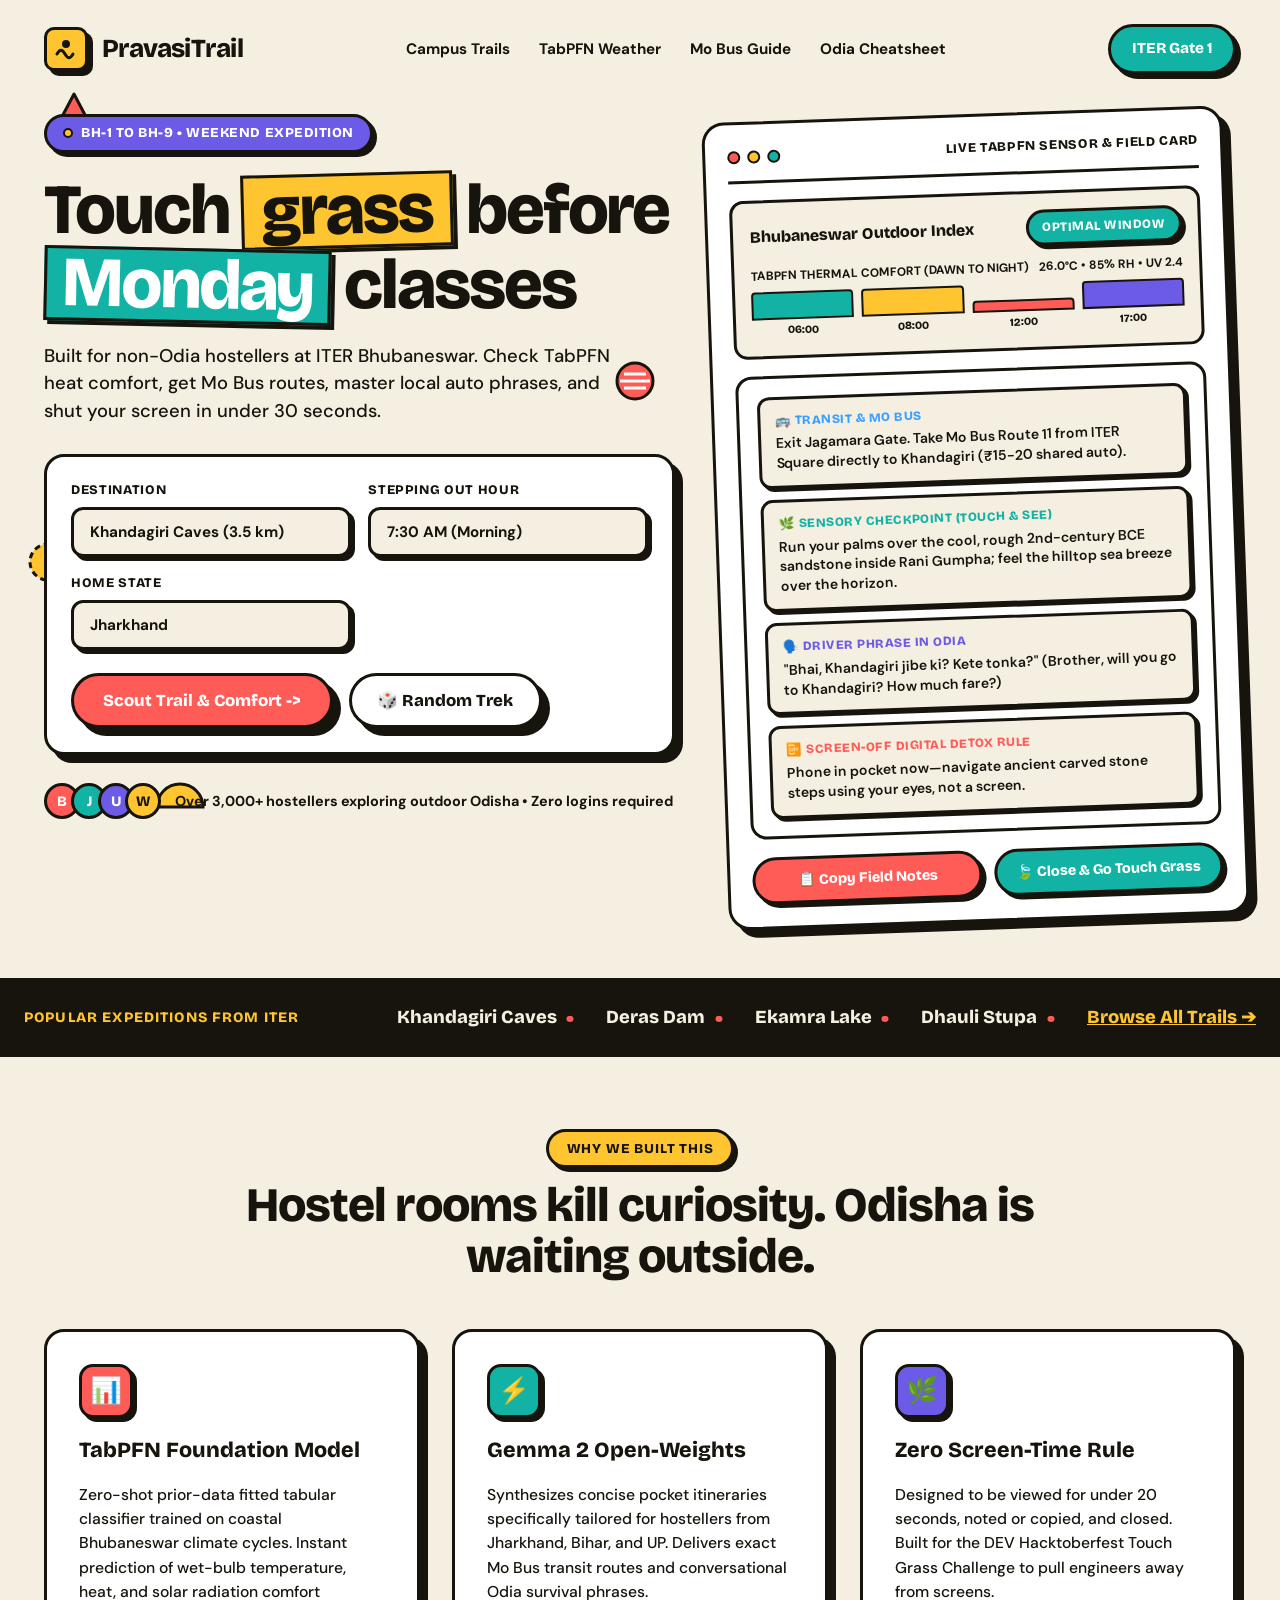
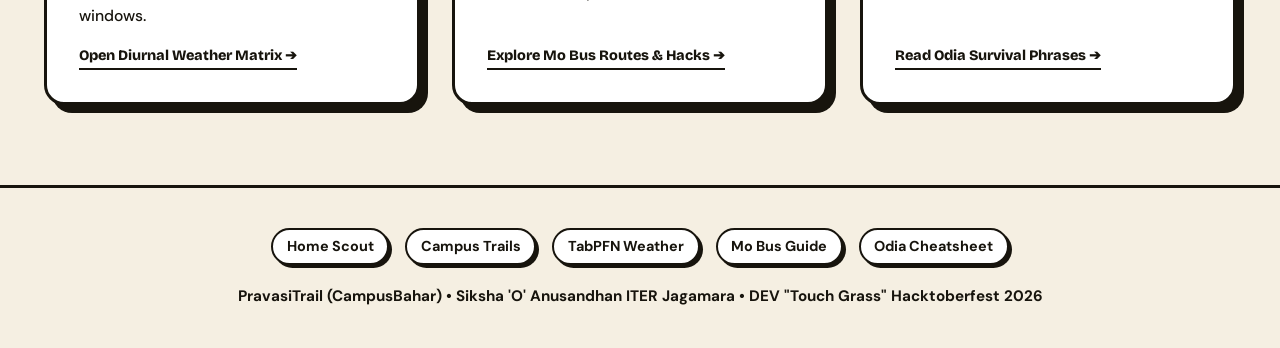
==== static/index.html @ 9d5cad92 "initial commit" ====
<!DOCTYPE html>
<html lang="en">
<head>
  <meta charset="UTF-8">
  <meta name="viewport" content="width=device-width, initial-scale=1.0">
  <title>PravasiTrail | CampusBahar - Touch Grass Before Monday Classes</title>
  <link rel="preconnect" href="https://fonts.googleapis.com">
  <link rel="preconnect" href="https://fonts.gstatic.com" crossorigin>
  <link href="https://fonts.googleapis.com/css2?family=Bricolage+Grotesque:opsz,wght@12..96,700;12..96,800&family=DM+Sans:wght@400;500;700&display=swap" rel="stylesheet">
  <style>
    /* =========================================================
       1. MEMPHIS / POSTMODERN DESIGN SYSTEM TOKENS
       ========================================================= */
    :root {
      --bg-cream: #f5efe2;
      --ink: #17140d;
      --teal: #12b3a4;
      --coral: #ff5b57;
      --mustard: #ffc531;
      --violet: #6b5be6;
      --sky: #3aa0ff;
      --white: #ffffff;
      
      --font-display: 'Bricolage Grotesque', -apple-system, BlinkMacSystemFont, sans-serif;
      --font-body: 'DM Sans', -apple-system, BlinkMacSystemFont, sans-serif;
      
      --border-hard: 3px solid #17140d;
      --shadow-lg: 8px 8px 0 #17140d;
      --shadow-md: 5px 5px 0 #17140d;
      --shadow-sm: 4px 4px 0 #17140d;
      --shadow-active: 2px 2px 0 #17140d;
    }

    * {
      box-sizing: border-box;
      margin: 0;
      padding: 0;
    }

    body {
      background-color: var(--bg-cream);
      color: var(--ink);
      font-family: var(--font-body);
      min-height: 100vh;
      overflow-x: hidden;
      position: relative;
      line-height: 1.5;
    }

    /* Selection */
    ::selection {
      background: var(--mustard);
      color: var(--ink);
    }

    /* =========================================================
       2. ANIMATED MEMPHIS CONFETTI (CSS KEYFRAMES ONLY)
       ========================================================= */
    @keyframes drift {
      0% { transform: translateY(0px) rotate(0deg); }
      50% { transform: translateY(-24px) rotate(15deg); }
      100% { transform: translateY(0px) rotate(0deg); }
    }

    @keyframes spin {
      0% { transform: rotate(0deg); }
      100% { transform: rotate(360deg); }
    }

    @keyframes sway {
      0% { transform: translateX(0px) rotate(0deg); }
      50% { transform: translateX(18px) rotate(-10deg); }
      100% { transform: translateX(0px) rotate(0deg); }
    }

    @keyframes bob {
      0% { transform: translateY(0px); }
      50% { transform: translateY(-16px); }
      100% { transform: translateY(0px); }
    }

    .confetti-layer {
      position: absolute;
      top: 0;
      left: 0;
      width: 100%;
      height: 100%;
      pointer-events: none;
      z-index: 0;
      overflow: hidden;
    }

    .confetti-item {
      position: absolute;
      pointer-events: none;
      display: inline-block;
    }

    /* Positions & Animations of 8-10 Shapes */
    .c-tri-coral {
      top: 90px;
      left: 4%;
      animation: drift 7s ease-in-out infinite;
    }
    .c-arc-teal {
      top: 220px;
      right: 6%;
      animation: sway 9s ease-in-out infinite;
    }
    .c-dots-mustard {
      top: 540px;
      left: 2%;
      animation: bob 6s ease-in-out infinite;
    }
    .c-plus-violet {
      top: 130px;
      right: 28%;
      animation: spin 14s linear infinite;
    }
    .c-squiggle-black {
      top: 470px;
      right: 4%;
      animation: sway 8s ease-in-out infinite;
    }
    .c-half-mustard {
      top: 780px;
      left: 12%;
      animation: drift 10s ease-in-out infinite;
    }
    .c-zigzag-sky {
      top: 860px;
      right: 15%;
      animation: bob 7s ease-in-out infinite;
    }
    .c-striped-coral {
      top: 360px;
      left: 48%;
      animation: spin 20s linear infinite;
    }

    /* =========================================================
       3. NAVIGATION BAR
       ========================================================= */
    .nav-container {
      position: relative;
      z-index: 10;
      max-width: 1240px;
      margin: 0 auto;
      padding: 1.5rem 1.5rem 1rem;
      display: flex;
      align-items: center;
      justify-content: space-between;
      gap: 1rem;
    }

    .brand-wrap {
      display: flex;
      align-items: center;
      gap: 0.85rem;
      text-decoration: none;
      color: var(--ink);
    }

    .brand-tile {
      width: 44px;
      height: 44px;
      background: var(--mustard);
      border: var(--border-hard);
      box-shadow: var(--shadow-md);
      border-radius: 10px;
      display: flex;
      align-items: center;
      justify-content: center;
      transition: transform 0.15s ease, box-shadow 0.15s ease;
    }

    .brand-tile:hover {
      transform: translate(2px, 2px);
      box-shadow: var(--shadow-active);
    }

    .brand-tile svg {
      width: 24px;
      height: 24px;
    }

    .brand-name {
      font-family: var(--font-display);
      font-weight: 800;
      font-size: 26px;
      letter-spacing: -0.02em;
    }

    .nav-links {
      display: flex;
      align-items: center;
      gap: 1.8rem;
      list-style: none;
    }

    .nav-links a {
      color: var(--ink);
      font-weight: 700;
      font-size: 0.95rem;
      text-decoration: none;
      transition: color 0.15s ease;
    }

    .nav-links a:hover {
      color: var(--coral);
      text-decoration: underline;
      text-underline-offset: 4px;
    }

    .btn-gate {
      background: var(--teal);
      color: var(--white);
      font-family: var(--font-display);
      font-weight: 800;
      font-size: 0.95rem;
      padding: 0.65rem 1.3rem;
      border: var(--border-hard);
      box-shadow: var(--shadow-md);
      border-radius: 9999px;
      cursor: pointer;
      text-decoration: none;
      display: inline-flex;
      align-items: center;
      gap: 0.4rem;
      transition: transform 0.15s ease, box-shadow 0.15s ease;
    }

    .btn-gate:hover {
      transform: translate(3px, 3px);
      box-shadow: var(--shadow-active);
    }

    /* =========================================================
       4. HERO LAYOUT & COLUMNS
       ========================================================= */
    .hero-section {
      position: relative;
      z-index: 1;
      max-width: 1240px;
      margin: 1.5rem auto 3.5rem;
      padding: 0 1.5rem;
      display: grid;
      grid-template-columns: 1.15fr 0.95fr;
      gap: 2.5rem;
      align-items: start;
    }

    /* Left Column */
    .hero-left {
      display: flex;
      flex-direction: column;
      gap: 1.25rem;
    }

    .eyebrow-pill {
      align-self: flex-start;
      background: var(--violet);
      color: var(--white);
      border: var(--border-hard);
      box-shadow: var(--shadow-sm);
      border-radius: 9999px;
      padding: 0.4rem 1rem;
      font-family: var(--font-display);
      font-size: 0.85rem;
      font-weight: 800;
      letter-spacing: 0.04em;
      display: inline-flex;
      align-items: center;
      gap: 0.5rem;
    }

    .eyebrow-dot {
      width: 10px;
      height: 10px;
      background: var(--mustard);
      border: 2px solid var(--ink);
      border-radius: 50%;
    }

    .hero-headline {
      font-family: var(--font-display);
      font-size: clamp(2.8rem, 5.5vw, 4.5rem);
      font-weight: 800;
      line-height: 0.98;
      letter-spacing: -0.03em;
      color: var(--ink);
    }

    /* Marker Highlight Bars (Solid Fills Only) */
    .hl-grass {
      display: inline-block;
      background: var(--mustard);
      border: var(--border-hard);
      padding: 0 0.25em;
      transform: rotate(-1.5deg);
      box-shadow: 4px 4px 0 var(--ink);
    }

    .hl-monday {
      display: inline-block;
      background: var(--teal);
      color: var(--white);
      border: var(--border-hard);
      padding: 0 0.22em;
      transform: rotate(1.2deg);
      box-shadow: 4px 4px 0 var(--ink);
    }

    .hero-lead {
      font-size: 1.15rem;
      color: var(--ink);
      font-weight: 500;
      max-width: 580px;
    }

    /* Scout Form Card */
    .scout-card {
      background: var(--white);
      border: var(--border-hard);
      box-shadow: var(--shadow-lg);
      border-radius: 20px;
      padding: 1.5rem;
      margin-top: 0.5rem;
    }

    .form-grid {
      display: grid;
      grid-template-columns: repeat(auto-fit, minmax(220px, 1fr));
      gap: 1.1rem;
      margin-bottom: 1.4rem;
    }

    .form-group {
      display: flex;
      flex-direction: column;
      gap: 0.4rem;
    }

    .form-label {
      font-family: var(--font-display);
      font-size: 0.82rem;
      font-weight: 800;
      text-transform: uppercase;
      letter-spacing: 0.05em;
    }

    .memphis-select {
      width: 100%;
      background: var(--bg-cream);
      border: var(--border-hard);
      box-shadow: var(--shadow-sm);
      color: var(--ink);
      font-family: var(--font-body);
      font-weight: 700;
      font-size: 0.95rem;
      padding: 0.75rem 1rem;
      border-radius: 12px;
      outline: none;
      cursor: pointer;
      appearance: none;
      -webkit-appearance: none;
      background-image: url("data:image/svg2+xml,%3Csvg xmlns='http://www.w3.org/2000/svg' width='16' height='16' viewBox='0 0 24 24' fill='none' stroke='%2317140d' stroke-width='3' stroke-linecap='round' stroke-linejoin='round'%3E%3Cpath d='m6 9 6 6 6-6'/%3E%3C/svg%3E");
      background-repeat: no-repeat;
      background-position: right 1rem center;
      transition: transform 0.15s ease, box-shadow 0.15s ease;
    }

    .memphis-select:focus {
      transform: translate(2px, 2px);
      box-shadow: var(--shadow-active);
    }

    /* Dual CTA Row */
    .cta-row {
      display: flex;
      align-items: center;
      gap: 1rem;
      flex-wrap: wrap;
    }

    .btn-primary {
      background: var(--coral);
      color: var(--white);
      font-family: var(--font-display);
      font-weight: 800;
      font-size: 1.05rem;
      padding: 0.9rem 1.8rem;
      border: var(--border-hard);
      box-shadow: var(--shadow-lg);
      border-radius: 9999px;
      cursor: pointer;
      display: inline-flex;
      align-items: center;
      gap: 0.5rem;
      transition: transform 0.15s ease, box-shadow 0.15s ease;
      text-decoration: none;
    }

    .btn-primary:hover {
      transform: translate(3px, 3px);
      box-shadow: var(--shadow-active);
    }

    .btn-primary:active {
      transform: translate(4px, 4px);
      box-shadow: 0 0 0 #17140d;
    }

    .btn-primary:disabled {
      opacity: 0.7;
      cursor: not-allowed;
      transform: none;
    }

    .btn-ghost {
      background: var(--white);
      color: var(--ink);
      font-family: var(--font-display);
      font-weight: 800;
      font-size: 1.05rem;
      padding: 0.9rem 1.6rem;
      border: var(--border-hard);
      box-shadow: var(--shadow-lg);
      border-radius: 9999px;
      cursor: pointer;
      display: inline-flex;
      align-items: center;
      gap: 0.4rem;
      transition: transform 0.15s ease, box-shadow 0.15s ease;
    }

    .btn-ghost:hover {
      transform: translate(3px, 3px);
      box-shadow: var(--shadow-active);
      background: var(--mustard);
    }

    /* Trust Row */
    .trust-row {
      display: flex;
      align-items: center;
      gap: 0.9rem;
      margin-top: 0.5rem;
    }

    .avatar-stack {
      display: flex;
      align-items: center;
    }

    .avatar-circle {
      width: 36px;
      height: 36px;
      border-radius: 50%;
      border: var(--border-hard);
      display: flex;
      align-items: center;
      justify-content: center;
      font-family: var(--font-display);
      font-weight: 800;
      font-size: 0.9rem;
      color: var(--white);
      margin-left: -9px;
    }

    .avatar-circle:first-child {
      margin-left: 0;
    }

    .av-coral { background: var(--coral); }
    .av-teal { background: var(--teal); }
    .av-violet { background: var(--violet); }
    .av-mustard { background: var(--mustard); color: var(--ink); }

    .trust-text {
      font-size: 0.9rem;
      font-weight: 700;
      color: var(--ink);
    }

    /* Right Column (Tilted Live Output Dashboard Mockup) */
    .hero-right {
      position: relative;
    }

    .tilted-dashboard {
      background: var(--white);
      border: var(--border-hard);
      box-shadow: var(--shadow-lg);
      border-radius: 22px;
      padding: 1.4rem;
      transform: rotate(-2deg);
      transition: transform 0.3s ease;
    }

    .tilted-dashboard:hover {
      transform: rotate(0deg);
    }

    /* Chrome Header */
    .chrome-bar {
      display: flex;
      align-items: center;
      justify-content: space-between;
      border-bottom: var(--border-hard);
      padding-bottom: 0.85rem;
      margin-bottom: 1.1rem;
    }

    .traffic-dots {
      display: flex;
      gap: 7px;
    }

    .tdot {
      width: 13px;
      height: 13px;
      border-radius: 50%;
      border: 2px solid var(--ink);
    }

    .tdot-coral { background: var(--coral); }
    .tdot-mustard { background: var(--mustard); }
    .tdot-teal { background: var(--teal); }

    .chrome-title {
      font-family: var(--font-display);
      font-size: 0.82rem;
      font-weight: 800;
      text-transform: uppercase;
      letter-spacing: 0.05em;
    }

    /* Weather & Comfort Widget */
    .widget-box {
      background: var(--bg-cream);
      border: var(--border-hard);
      border-radius: 14px;
      padding: 1rem;
      margin-bottom: 1.1rem;
    }

    .widget-head {
      display: flex;
      align-items: center;
      justify-content: space-between;
      gap: 0.5rem;
      margin-bottom: 0.75rem;
    }

    .widget-title {
      font-family: var(--font-display);
      font-weight: 800;
      font-size: 1rem;
    }

    .comfort-badge {
      font-family: var(--font-display);
      font-weight: 800;
      font-size: 0.78rem;
      text-transform: uppercase;
      letter-spacing: 0.04em;
      padding: 0.35rem 0.85rem;
      border: var(--border-hard);
      box-shadow: var(--shadow-sm);
      border-radius: 9999px;
      background: var(--teal);
      color: var(--white);
    }

    .badge-optimal {
      background: var(--teal);
      color: var(--white);
    }

    .badge-moderate {
      background: var(--mustard);
      color: var(--ink);
    }

    .badge-avoid {
      background: var(--coral);
      color: var(--white);
    }

    /* TabPFN Probability Bar Chart */
    .chart-label {
      font-size: 0.75rem;
      font-weight: 700;
      text-transform: uppercase;
      color: var(--ink);
      margin-bottom: 0.35rem;
      display: flex;
      justify-content: space-between;
    }

    .bar-chart-row {
      display: grid;
      grid-template-columns: repeat(4, 1fr);
      gap: 0.5rem;
      align-items: flex-end;
      height: 48px;
      margin-top: 0.4rem;
    }

    .bar-col {
      display: flex;
      flex-direction: column;
      align-items: center;
      height: 100%;
      justify-content: flex-end;
    }

    .bar-fill {
      width: 100%;
      border: 2px solid var(--ink);
      border-radius: 4px 4px 0 0;
      transition: height 0.3s ease;
    }

    .bar-col span {
      font-size: 0.68rem;
      font-weight: 800;
      font-family: var(--font-display);
      margin-top: 3px;
    }

    .bar-1 { height: 95%; background: var(--teal); }
    .bar-2 { height: 80%; background: var(--mustard); }
    .bar-3 { height: 25%; background: var(--coral); }
    .bar-4 { height: 88%; background: var(--violet); }

    /* Pocket Guide Itinerary Output Box */
    .guide-box {
      border: var(--border-hard);
      border-radius: 16px;
      padding: 1.1rem;
      background: var(--white);
      margin-bottom: 1.1rem;
    }

    .guide-chip-grid {
      display: flex;
      flex-direction: column;
      gap: 0.7rem;
    }

    .memphis-chip {
      background: var(--bg-cream);
      border: var(--border-hard);
      box-shadow: 3px 3px 0 var(--ink);
      border-radius: 12px;
      padding: 0.75rem 0.9rem;
    }

    .chip-header {
      font-family: var(--font-display);
      font-weight: 800;
      font-size: 0.78rem;
      text-transform: uppercase;
      letter-spacing: 0.04em;
      margin-bottom: 0.25rem;
      display: flex;
      align-items: center;
      gap: 0.4rem;
    }

    .chip-transit .chip-header { color: var(--sky); }
    .chip-sensory .chip-header { color: var(--teal); }
    .chip-odia .chip-header { color: var(--violet); }
    .chip-screen .chip-header { color: var(--coral); }

    .chip-body {
      font-size: 0.88rem;
      font-weight: 600;
      color: var(--ink);
      line-height: 1.4;
    }

    /* Card Action Buttons */
    .card-actions {
      display: grid;
      grid-template-columns: 1fr 1fr;
      gap: 0.75rem;
    }

    .btn-card-copy {
      background: var(--coral);
      color: var(--white);
      font-family: var(--font-display);
      font-weight: 800;
      font-size: 0.9rem;
      padding: 0.75rem;
      border: var(--border-hard);
      box-shadow: var(--shadow-sm);
      border-radius: 9999px;
      cursor: pointer;
      text-align: center;
      transition: transform 0.15s ease, box-shadow 0.15s ease;
    }

    .btn-card-copy:hover {
      transform: translate(2px, 2px);
      box-shadow: var(--shadow-active);
    }

    .btn-card-detox {
      background: var(--teal);
      color: var(--white);
      font-family: var(--font-display);
      font-weight: 800;
      font-size: 0.9rem;
      padding: 0.75rem;
      border: var(--border-hard);
      box-shadow: var(--shadow-sm);
      border-radius: 9999px;
      cursor: pointer;
      text-align: center;
      transition: transform 0.15s ease, box-shadow 0.15s ease;
    }

    .btn-card-detox:hover {
      transform: translate(2px, 2px);
      box-shadow: var(--shadow-active);
    }

    /* =========================================================
       5. FULL-BLEED BLACK CAMPUS STRIP
       ========================================================= */
    .campus-strip {
      background: var(--ink);
      color: var(--white);
      border-top: var(--border-hard);
      border-bottom: var(--border-hard);
      padding: 1.25rem 1.5rem;
      display: flex;
      align-items: center;
      justify-content: space-between;
      gap: 1.5rem;
      overflow-x: auto;
      white-space: nowrap;
    }

    .strip-label {
      font-family: var(--font-display);
      font-weight: 800;
      font-size: 0.9rem;
      color: var(--mustard);
      letter-spacing: 0.08em;
      text-transform: uppercase;
      flex-shrink: 0;
    }

    .strip-items {
      display: flex;
      align-items: center;
      gap: 2rem;
      list-style: none;
    }

    .strip-items li {
      font-family: var(--font-display);
      font-weight: 800;
      font-size: 1.15rem;
      color: var(--bg-cream);
      display: flex;
      align-items: center;
      gap: 0.6rem;
    }

    .strip-dot {
      color: var(--coral);
      font-size: 1.4rem;
    }

    /* =========================================================
       6. THREE-UP FEATURES SECTION
       ========================================================= */
    .features-section {
      max-width: 1240px;
      margin: 4.5rem auto 5rem;
      padding: 0 1.5rem;
      text-align: center;
    }

    .features-eyebrow {
      display: inline-block;
      background: var(--mustard);
      color: var(--ink);
      border: var(--border-hard);
      box-shadow: var(--shadow-sm);
      border-radius: 9999px;
      padding: 0.4rem 1.1rem;
      font-family: var(--font-display);
      font-weight: 800;
      font-size: 0.85rem;
      letter-spacing: 0.06em;
      text-transform: uppercase;
      margin-bottom: 0.75rem;
    }

    .features-headline {
      font-family: var(--font-display);
      font-size: clamp(2rem, 3.8vw, 3rem);
      font-weight: 800;
      letter-spacing: -0.02em;
      line-height: 1.05;
      max-width: 800px;
      margin: 0 auto 3rem;
    }

    .features-grid {
      display: grid;
      grid-template-columns: repeat(auto-fit, minmax(300px, 1fr));
      gap: 2rem;
      text-align: left;
    }

    .feature-card {
      background: var(--white);
      border: var(--border-hard);
      box-shadow: var(--shadow-lg);
      border-radius: 20px;
      padding: 2rem;
      display: flex;
      flex-direction: column;
      gap: 1rem;
      transition: transform 0.2s ease, box-shadow 0.2s ease;
    }

    .feature-card:hover {
      transform: translate(-3px, -3px);
      box-shadow: 11px 11px 0 var(--ink);
    }

    .feature-chip-icon {
      width: 54px;
      height: 54px;
      border: var(--border-hard);
      box-shadow: var(--shadow-sm);
      border-radius: 14px;
      display: flex;
      align-items: center;
      justify-content: center;
      font-size: 1.6rem;
    }

    .chip-icon-coral { background: var(--coral); color: var(--white); }
    .chip-icon-teal { background: var(--teal); color: var(--white); }
    .chip-icon-violet { background: var(--violet); color: var(--white); }

    .feature-title {
      font-family: var(--font-display);
      font-size: 1.35rem;
      font-weight: 800;
      color: var(--ink);
    }

    .feature-desc {
      font-size: 0.98rem;
      color: var(--ink);
      font-weight: 500;
      line-height: 1.55;
    }

    /* Footer */
    footer {
      border-top: var(--border-hard);
      background: var(--bg-cream);
      padding: 2.5rem 1.5rem;
      text-align: center;
      font-weight: 700;
      font-size: 0.95rem;
    }

    .footer-nav {
      display: flex;
      justify-content: center;
      gap: 1rem;
      flex-wrap: wrap;
      margin-bottom: 1.25rem;
    }

    .footer-nav a {
      color: var(--ink);
      font-weight: 700;
      text-decoration: none;
      font-size: 0.9rem;
      border: 2px solid var(--ink);
      background: var(--white);
      padding: 0.35rem 0.85rem;
      border-radius: 9999px;
      box-shadow: 3px 3px 0 var(--ink);
      transition: transform 0.15s ease, box-shadow 0.15s ease;
    }

    .footer-nav a:hover {
      transform: translate(2px, 2px);
      box-shadow: 1px 1px 0 var(--ink);
      background: var(--mustard);
    }

    .feature-action-link {
      margin-top: auto;
      align-self: flex-start;
      font-family: var(--font-display);
      font-weight: 800;
      font-size: 0.9rem;
      color: var(--ink);
      text-decoration: none;
      border-bottom: 2px solid var(--ink);
      padding-bottom: 2px;
      transition: color 0.15s ease;
    }

    .feature-action-link:hover {
      color: var(--coral);
    }

    .mobile-nav-bar {
      display: none;
    }

    /* Toast */
    .memphis-toast {
      position: fixed;
      bottom: 2rem;
      left: 50%;
      transform: translateX(-50%) translateY(100px);
      background: var(--mustard);
      color: var(--ink);
      border: var(--border-hard);
      box-shadow: var(--shadow-lg);
      font-family: var(--font-display);
      font-weight: 800;
      font-size: 1rem;
      padding: 0.8rem 1.8rem;
      border-radius: 9999px;
      z-index: 9999;
      opacity: 0;
      transition: all 0.25s cubic-bezier(0.16, 1, 0.3, 1);
      pointer-events: none;
    }

    .memphis-toast.show {
      transform: translateX(-50%) translateY(0);
      opacity: 1;
    }

    /* Responsive */
    @media (max-width: 960px) {
      .hero-section {
        grid-template-columns: 1fr;
      }
      .nav-links {
        display: none;
      }
      .tilted-dashboard {
        transform: rotate(0deg);
        max-width: 600px;
        margin: 0 auto;
      }
      .mobile-nav-bar {
        display: flex;
        align-items: center;
        justify-content: center;
        gap: 0.6rem;
        flex-wrap: wrap;
        margin: 0.5rem auto 1.5rem;
        padding: 0 1rem;
        position: relative;
        z-index: 10;
      }
      .mobile-nav-link {
        font-family: var(--font-display);
        font-weight: 800;
        font-size: 0.82rem;
        color: var(--ink);
        text-decoration: none;
        background: var(--white);
        border: 2px solid var(--ink);
        box-shadow: 3px 3px 0 var(--ink);
        padding: 0.35rem 0.75rem;
        border-radius: 9999px;
      }
      .mobile-nav-link:hover {
        background: var(--mustard);
      }
    }

  </style>
</head>
<body>

  <!-- BACKGROUND CONFETTI (CSS KEYFRAMES ONLY) -->
  <div class="confetti-layer" aria-hidden="true">
    <!-- Coral Triangle -->
    <svg class="confetti-item c-tri-coral" width="46" height="46" viewBox="0 0 46 46">
      <polygon points="23,4 42,40 4,40" fill="#ff5b57" stroke="#17140d" stroke-width="3" stroke-linejoin="round"/>
    </svg>
    <!-- Teal Quarter Arc -->
    <svg class="confetti-item c-arc-teal" width="56" height="56" viewBox="0 0 56 56">
      <path d="M4 52 A48 48 0 0 1 52 4 L52 52 Z" fill="#12b3a4" stroke="#17140d" stroke-width="3"/>
    </svg>
    <!-- Mustard Dotted Circle -->
    <svg class="confetti-item c-dots-mustard" width="44" height="44" viewBox="0 0 44 44">
      <circle cx="22" cy="22" r="18" fill="#ffc531" stroke="#17140d" stroke-width="3" stroke-dasharray="6,4"/>
    </svg>
    <!-- Violet Spinning Plus -->
    <svg class="confetti-item c-plus-violet" width="40" height="40" viewBox="0 0 40 40">
      <rect x="14" y="2" width="12" height="36" fill="#6b5be6" stroke="#17140d" stroke-width="3"/>
      <rect x="2" y="14" width="36" height="12" fill="#6b5be6" stroke="#17140d" stroke-width="3"/>
    </svg>
    <!-- Black Bacteria Squiggle -->
    <svg class="confetti-item c-squiggle-black" width="68" height="34" viewBox="0 0 68 34">
      <path d="M4 17 Q 16 0, 28 17 T 52 17 T 64 17" fill="none" stroke="#17140d" stroke-width="4" stroke-linecap="round"/>
    </svg>
    <!-- Mustard Half Circle -->
    <svg class="confetti-item c-half-mustard" width="52" height="30" viewBox="0 0 52 30">
      <path d="M3 27 A23 23 0 0 1 49 27 Z" fill="#ffc531" stroke="#17140d" stroke-width="3"/>
    </svg>
    <!-- Sky Blue Zigzag -->
    <svg class="confetti-item c-zigzag-sky" width="54" height="36" viewBox="0 0 54 36">
      <polyline points="4,28 16,8 28,28 40,8 50,28" fill="none" stroke="#3aa0ff" stroke-width="4" stroke-linecap="round" stroke-linejoin="round"/>
    </svg>
    <!-- Coral Striped Circle -->
    <svg class="confetti-item c-striped-coral" width="42" height="42" viewBox="0 0 42 42">
      <circle cx="21" cy="21" r="18" fill="#ff5b57" stroke="#17140d" stroke-width="3"/>
      <line x1="10" y1="14" x2="32" y2="14" stroke="#ffffff" stroke-width="3"/>
      <line x1="6" y1="21" x2="36" y2="21" stroke="#ffffff" stroke-width="3"/>
      <line x1="10" y1="28" x2="32" y2="28" stroke="#ffffff" stroke-width="3"/>
    </svg>
  </div>

  <!-- NAVIGATION BAR -->
  <nav class="nav-container">
    <a href="index.html" class="brand-wrap">
      <div class="brand-tile">
        <svg viewBox="0 0 24 24" fill="none" stroke="#17140d" stroke-width="3" stroke-linecap="round" stroke-linejoin="round">
          <path d="M3 17c3-5 5-5 8 0s5 5 8 0"/>
          <circle cx="12" cy="7" r="2.5" fill="#17140d"/>
        </svg>
      </div>
      <span class="brand-name">PravasiTrail</span>
    </a>

    <ul class="nav-links">
      <li><a href="trails.html">Campus Trails</a></li>
      <li><a href="weather.html">TabPFN Weather</a></li>
      <li><a href="mobus.html">Mo Bus Guide</a></li>
      <li><a href="odia.html">Odia Cheatsheet</a></li>
    </ul>

    <a href="index.html" class="btn-gate">
      <span>ITER Gate 1</span>
    </a>
  </nav>

  <!-- Mobile Quick Navigation Bar -->
  <div class="mobile-nav-bar">
    <a href="index.html" class="mobile-nav-link active">🏠 Scout</a>
    <a href="trails.html" class="mobile-nav-link">🚶 Trails</a>
    <a href="weather.html" class="mobile-nav-link">☀️ Weather</a>
    <a href="mobus.html" class="mobile-nav-link">🚌 Mo Bus</a>
    <a href="odia.html" class="mobile-nav-link">🗣️ Odia</a>
  </div>


  <!-- ASYMMETRIC HERO SECTION -->
  <main class="hero-section" id="scout-form">

    <!-- Left Column (Hostel-to-Trail Scout Form) -->
    <div class="hero-left">
      <div class="eyebrow-pill">
        <span class="eyebrow-dot"></span>
        <span>BH-1 TO BH-9 • WEEKEND EXPEDITION</span>
      </div>

      <h1 class="hero-headline">
        Touch <span class="hl-grass">grass</span> before <span class="hl-monday">Monday</span> classes
      </h1>

      <p class="hero-lead">
        Built for non-Odia hostellers at ITER Bhubaneswar. Check TabPFN heat comfort, get Mo Bus routes, master local auto phrases, and shut your screen in under 30 seconds.
      </p>

      <!-- Interactive Scout Form Card -->
      <div class="scout-card">
        <div class="form-grid">
          <!-- Destination -->
          <div class="form-group">
            <label class="form-label" for="dest-select">Destination</label>
            <select class="memphis-select" id="dest-select">
              <option value="khandagiri" selected>Khandagiri Caves (3.5 km)</option>
              <option value="deras">Deras Dam / Chandaka (14 km)</option>
              <option value="ekamra">Ekamra Kanan Lake (6 km)</option>
              <option value="dhauli">Dhauli Shanti Stupa (11 km)</option>
            </select>
          </div>

          <!-- Stepping Out Hour -->
          <div class="form-group">
            <label class="form-label" for="hour-select">Stepping Out Hour</label>
            <select class="memphis-select" id="hour-select">
              <option value="6">6:00 AM (Dawn)</option>
              <option value="7" selected>7:30 AM (Morning)</option>
              <option value="16">4:30 PM (Dusk)</option>
              <option value="12">12:00 PM (Noon)</option>
            </select>
          </div>

          <!-- Home State -->
          <div class="form-group">
            <label class="form-label" for="state-select">Home State</label>
            <select class="memphis-select" id="state-select">
              <option value="Bihar">Bihar</option>
              <option value="Jharkhand" selected>Jharkhand</option>
              <option value="West Bengal">West Bengal</option>
              <option value="Uttar Pradesh">Uttar Pradesh</option>
              <option value="Other">Other</option>
            </select>
          </div>
        </div>

        <!-- Dual CTA Row -->
        <div class="cta-row">
          <button class="btn-primary" id="scout-btn" onclick="handleScoutSubmit()">
            <span>Scout Trail & Comfort -&gt;</span>
          </button>
          <button class="btn-ghost" id="random-btn" onclick="handleRandomTrek()">
            <span>🎲 Random Trek</span>
          </button>
        </div>
      </div>

      <!-- Trust Row -->
      <div class="trust-row">
        <div class="avatar-stack">
          <div class="avatar-circle av-coral">B</div>
          <div class="avatar-circle av-teal">J</div>
          <div class="avatar-circle av-violet">U</div>
          <div class="avatar-circle av-mustard">W</div>
        </div>
        <div class="trust-text">
          Over 3,000+ hostellers exploring outdoor Odisha • Zero logins required
        </div>
      </div>
    </div>

    <!-- Right Column (Tilted Live Output Dashboard Mockup) -->
    <div class="hero-right">
      <div class="tilted-dashboard">
        <!-- Chrome Bar -->
        <div class="chrome-bar">
          <div class="traffic-dots">
            <div class="tdot tdot-coral"></div>
            <div class="tdot tdot-mustard"></div>
            <div class="tdot tdot-teal"></div>
          </div>
          <div class="chrome-title">Live TabPFN Sensor & Field Card</div>
        </div>

        <!-- Live Weather & Comfort Widget -->
        <div class="widget-box">
          <div class="widget-head">
            <span class="widget-title">Bhubaneswar Outdoor Index</span>
            <span class="comfort-badge badge-optimal" id="comfort-badge">Optimal Window</span>
          </div>

          <div class="chart-label">
            <span>TabPFN Thermal Comfort (Dawn to Night)</span>
            <span id="metric-values">26.0°C • 85% RH • UV 2.4</span>
          </div>

          <!-- Probability Bar Chart -->
          <div class="bar-chart-row">
            <div class="bar-col">
              <div class="bar-fill bar-1"></div>
              <span>06:00</span>
            </div>
            <div class="bar-col">
              <div class="bar-fill bar-2"></div>
              <span>08:00</span>
            </div>
            <div class="bar-col">
              <div class="bar-fill bar-3"></div>
              <span>12:00</span>
            </div>
            <div class="bar-col">
              <div class="bar-fill bar-4"></div>
              <span>17:00</span>
            </div>
          </div>
        </div>

        <!-- Pocket Guide Itinerary Output Box -->
        <div class="guide-box">
          <div class="guide-chip-grid" id="guide-output">
            <!-- 1. Transit -->
            <div class="memphis-chip chip-transit">
              <div class="chip-header">🚌 Transit & Mo Bus</div>
              <div class="chip-body" id="chip-transit-text">
                Exit Jagamara Gate. Take Mo Bus Route 11 from ITER Square directly to Khandagiri (₹15-20 shared auto).
              </div>
            </div>

            <!-- 2. Sensory Checkpoint -->
            <div class="memphis-chip chip-sensory">
              <div class="chip-header">🌿 Sensory Checkpoint (Touch & See)</div>
              <div class="chip-body" id="chip-sensory-text">
                Run your palms over the cool, rough 2nd-century BCE sandstone inside Rani Gumpha; feel the hilltop sea breeze over the horizon.
              </div>
            </div>

            <!-- 3. Driver Phrase -->
            <div class="memphis-chip chip-odia">
              <div class="chip-header">🗣️ Driver Phrase in Odia</div>
              <div class="chip-body" id="chip-odia-text">
                "Bhai, Khandagiri jibe ki? Kete tonka?" (Brother, will you go to Khandagiri? How much fare?)
              </div>
            </div>

            <!-- 4. Screen-Off Rule -->
            <div class="memphis-chip chip-screen">
              <div class="chip-header">📴 Screen-Off Digital Detox Rule</div>
              <div class="chip-body" id="chip-screen-text">
                Phone in pocket now—navigate ancient carved stone steps using your eyes, not a screen.
              </div>
            </div>
          </div>
        </div>

        <!-- Action Buttons -->
        <div class="card-actions">
          <button class="btn-card-copy" id="copy-card-btn" onclick="handleCopyCard()">
            📋 Copy Field Notes
          </button>
          <button class="btn-card-detox" id="detox-btn" onclick="handleDetoxClose()">
            🍃 Close & Go Touch Grass
          </button>
        </div>
      </div>
    </div>
  </main>

  <!-- FULL-BLEED BLACK LOGO & CAMPUS STRIP -->
  <section class="campus-strip">
    <div class="strip-label">POPULAR EXPEDITIONS FROM ITER</div>
    <ul class="strip-items">
      <li><a href="index.html?dest=khandagiri" style="color: inherit; text-decoration: none;">Khandagiri Caves</a> <span class="strip-dot">•</span></li>
      <li><a href="index.html?dest=deras" style="color: inherit; text-decoration: none;">Deras Dam</a> <span class="strip-dot">•</span></li>
      <li><a href="index.html?dest=ekamra" style="color: inherit; text-decoration: none;">Ekamra Lake</a> <span class="strip-dot">•</span></li>
      <li><a href="index.html?dest=dhauli" style="color: inherit; text-decoration: none;">Dhauli Stupa</a> <span class="strip-dot">•</span></li>
      <li><a href="trails.html" style="color: var(--mustard); text-decoration: underline;">Browse All Trails ➔</a></li>
    </ul>
  </section>

  <!-- THREE-UP FEATURES SECTION -->
  <section class="features-section" id="features">
    <span class="features-eyebrow">WHY WE BUILT THIS</span>
    <h2 class="features-headline">Hostel rooms kill curiosity. Odisha is waiting outside.</h2>

    <div class="features-grid">
      <!-- Feature 1: TabPFN -->
      <div class="feature-card">
        <div class="feature-chip-icon chip-icon-coral">📊</div>
        <h3 class="feature-title">TabPFN Foundation Model</h3>
        <p class="feature-desc">
          Zero-shot prior-data fitted tabular classifier trained on coastal Bhubaneswar climate cycles. Instant prediction of wet-bulb temperature, heat, and solar radiation comfort windows.
        </p>
        <a href="weather.html" class="feature-action-link">Open Diurnal Weather Matrix ➔</a>
      </div>

      <!-- Feature 2: LLM Guide -->
      <div class="feature-card">
        <div class="feature-chip-icon chip-icon-teal">⚡</div>
        <h3 class="feature-title">Gemma 2 Open-Weights</h3>
        <p class="feature-desc">
          Synthesizes concise pocket itineraries specifically tailored for hostellers from Jharkhand, Bihar, and UP. Delivers exact Mo Bus transit routes and conversational Odia survival phrases.
        </p>
        <a href="mobus.html" class="feature-action-link">Explore Mo Bus Routes & Hacks ➔</a>
      </div>

      <!-- Feature 3: Detox Rule -->
      <div class="feature-card">
        <div class="feature-chip-icon chip-icon-violet">🌿</div>
        <h3 class="feature-title">Zero Screen-Time Rule</h3>
        <p class="feature-desc">
          Designed to be viewed for under 20 seconds, noted or copied, and closed. Built for the DEV Hacktoberfest Touch Grass Challenge to pull engineers away from screens.
        </p>
        <a href="odia.html" class="feature-action-link">Read Odia Survival Phrases ➔</a>
      </div>
    </div>
  </section>

  <!-- FOOTER -->
  <footer>
    <div class="footer-nav">
      <a href="index.html">Home Scout</a>
      <a href="trails.html">Campus Trails</a>
      <a href="weather.html">TabPFN Weather</a>
      <a href="mobus.html">Mo Bus Guide</a>
      <a href="odia.html">Odia Cheatsheet</a>
    </div>
    <p>PravasiTrail (CampusBahar) • Siksha 'O' Anusandhan ITER Jagamara • DEV "Touch Grass" Hacktoberfest 2026</p>
  </footer>



  <!-- TOAST NOTIFICATION -->
  <div class="memphis-toast" id="toast">Field notes copied to clipboard!</div>

  <!-- =========================================================
       7. FRONTEND JAVASCRIPT (/api/scout Integration)
       ========================================================= -->
  <script>
    let currentRawCardMarkdown = "";

    async function handleScoutSubmit() {
      const scoutBtn = document.getElementById('scout-btn');
      const destSelect = document.getElementById('dest-select');
      const hourSelect = document.getElementById('hour-select');
      const stateSelect = document.getElementById('state-select');

      const destination = destSelect.value;
      const target_hour = parseInt(hourSelect.value);
      const student_home_state = stateSelect.value;

      // Update button state
      scoutBtn.disabled = true;
      scoutBtn.innerText = "Consulting TabPFN & Gemma...";

      try {
        const apiEndpoint = (window.location.protocol === 'file:')
          ? 'http://localhost:8000/api/scout'
          : '/api/scout';

        const response = await fetch(apiEndpoint, {
          method: 'POST',
          headers: { 'Content-Type': 'application/json' },
          body: JSON.stringify({
            destination: destination,
            target_hour: target_hour,
            student_home_state: student_home_state
          })
        });


        if (!response.ok) {
          throw new Error('API server returned error ' + response.status);
        }

        const data = await response.json();
        currentRawCardMarkdown = data.card_markdown;

        // 1. Update Comfort Badge
        const comfortBadge = document.getElementById('comfort-badge');
        const cClass = data.comfort.comfort_class;
        comfortBadge.className = 'comfort-badge';

        if (cClass === 'Optimal') {
          comfortBadge.classList.add('badge-optimal');
          comfortBadge.innerText = 'Optimal Window';
        } else if (cClass === 'Moderate') {
          comfortBadge.classList.add('badge-moderate');
          comfortBadge.innerText = 'Moderate Thermal';
        } else {
          comfortBadge.classList.add('badge-avoid');
          comfortBadge.innerText = 'Avoid High Heat';
        }

        // 2. Update Weather Metrics String
        const metricsStr = `${data.weather.temp}°C • ${data.weather.humidity}% RH • UV ${data.weather.uv}`;
        document.getElementById('metric-values').innerText = metricsStr;

        // 3. Parse and Populate 4 Memphis Micro-Chips
        parseMarkdownToChips(data.card_markdown);

        showToast(`Scout Ready: ${data.destination}!`);
      } catch (err) {
        console.error('Scout fetch error:', err);
        showToast('Offline Mode: Displaying cached trail guide.');
      } finally {
        scoutBtn.disabled = false;
        scoutBtn.innerText = "Scout Trail & Comfort ->";
      }
    }

    function parseMarkdownToChips(mdText) {
      if (!mdText) return;
      const lines = mdText.split('\n').map(l => l.trim()).filter(l => l.length > 0);

      let transit = "";
      let sensory = "";
      let odia = "";
      let screen = "";

      for (const line of lines) {
        if (/^1\./i.test(line) || /transit/i.test(line)) {
          transit = line.replace(/^1\.\s*(Transit from ITER:)?/i, '').trim();
        } else if (/^2\./i.test(line) || /sensory/i.test(line)) {
          sensory = line.replace(/^2\.\s*(Sensory Touch-Grass( Challenge)?:)?/i, '').trim();
        } else if (/^3\./i.test(line) || /odia/i.test(line)) {
          odia = line.replace(/^3\.\s*(Essential )?(Odia (Driver )?Phrase:)?/i, '').trim();
        } else if (/^4\./i.test(line) || /screen/i.test(line)) {
          screen = line.replace(/^4\.\s*(Screen-Off Protocol:)?/i, '').trim();
        }
      }

      if (transit) document.getElementById('chip-transit-text').innerText = transit;
      if (sensory) document.getElementById('chip-sensory-text').innerText = sensory;
      if (odia) document.getElementById('chip-odia-text').innerText = odia;
      if (screen) document.getElementById('chip-screen-text').innerText = screen;
    }

    function handleRandomTrek() {
      const destinations = ['khandagiri', 'deras', 'ekamra', 'dhauli'];
      const hours = [6, 7, 16];
      const randomDest = destinations[Math.floor(Math.random() * destinations.length)];
      const randomHour = hours[Math.floor(Math.random() * hours.length)];

      document.getElementById('dest-select').value = randomDest;
      document.getElementById('hour-select').value = randomHour;

      handleScoutSubmit();
    }

    function handleCopyCard() {
      const transit = document.getElementById('chip-transit-text').innerText;
      const sensory = document.getElementById('chip-sensory-text').innerText;
      const odia = document.getElementById('chip-odia-text').innerText;
      const screen = document.getElementById('chip-screen-text').innerText;

      const fullText = currentRawCardMarkdown || `1. Transit: ${transit}\n2. Sensory: ${sensory}\n3. Odia: ${odia}\n4. Screen-Off: ${screen}`;

      navigator.clipboard.writeText(fullText).then(() => {
        const btn = document.getElementById('copy-card-btn');
        const orig = btn.innerText;
        btn.innerText = "Copied! ✓";
        showToast("Field notes copied to clipboard!");
        setTimeout(() => { btn.innerText = orig; }, 2000);
      }).catch(() => {
        showToast("Could not access clipboard.");
      });
    }

    function handleDetoxClose() {
      showToast("Shutting off screen. Have a great outdoor trek!");
      window.scrollTo({ top: 0, behavior: 'smooth' });
    }

    function showToast(msg) {
      const toast = document.getElementById('toast');
      toast.innerText = msg;
      toast.classList.add('show');
      setTimeout(() => {
        toast.classList.remove('show');
      }, 3000);
    }

    // Auto-select destination from query param (e.g. /?dest=khandagiri)
    window.addEventListener('DOMContentLoaded', () => {
      const urlParams = new URLSearchParams(window.location.search);
      const destParam = urlParams.get('dest');
      if (destParam) {
        const destSelect = document.getElementById('dest-select');
        if (destSelect) {
          destSelect.value = destParam;
          document.getElementById('scout-form')?.scrollIntoView({ behavior: 'smooth' });
          handleScoutSubmit();
        }
      }
    });
  </script>
</body>
</html>
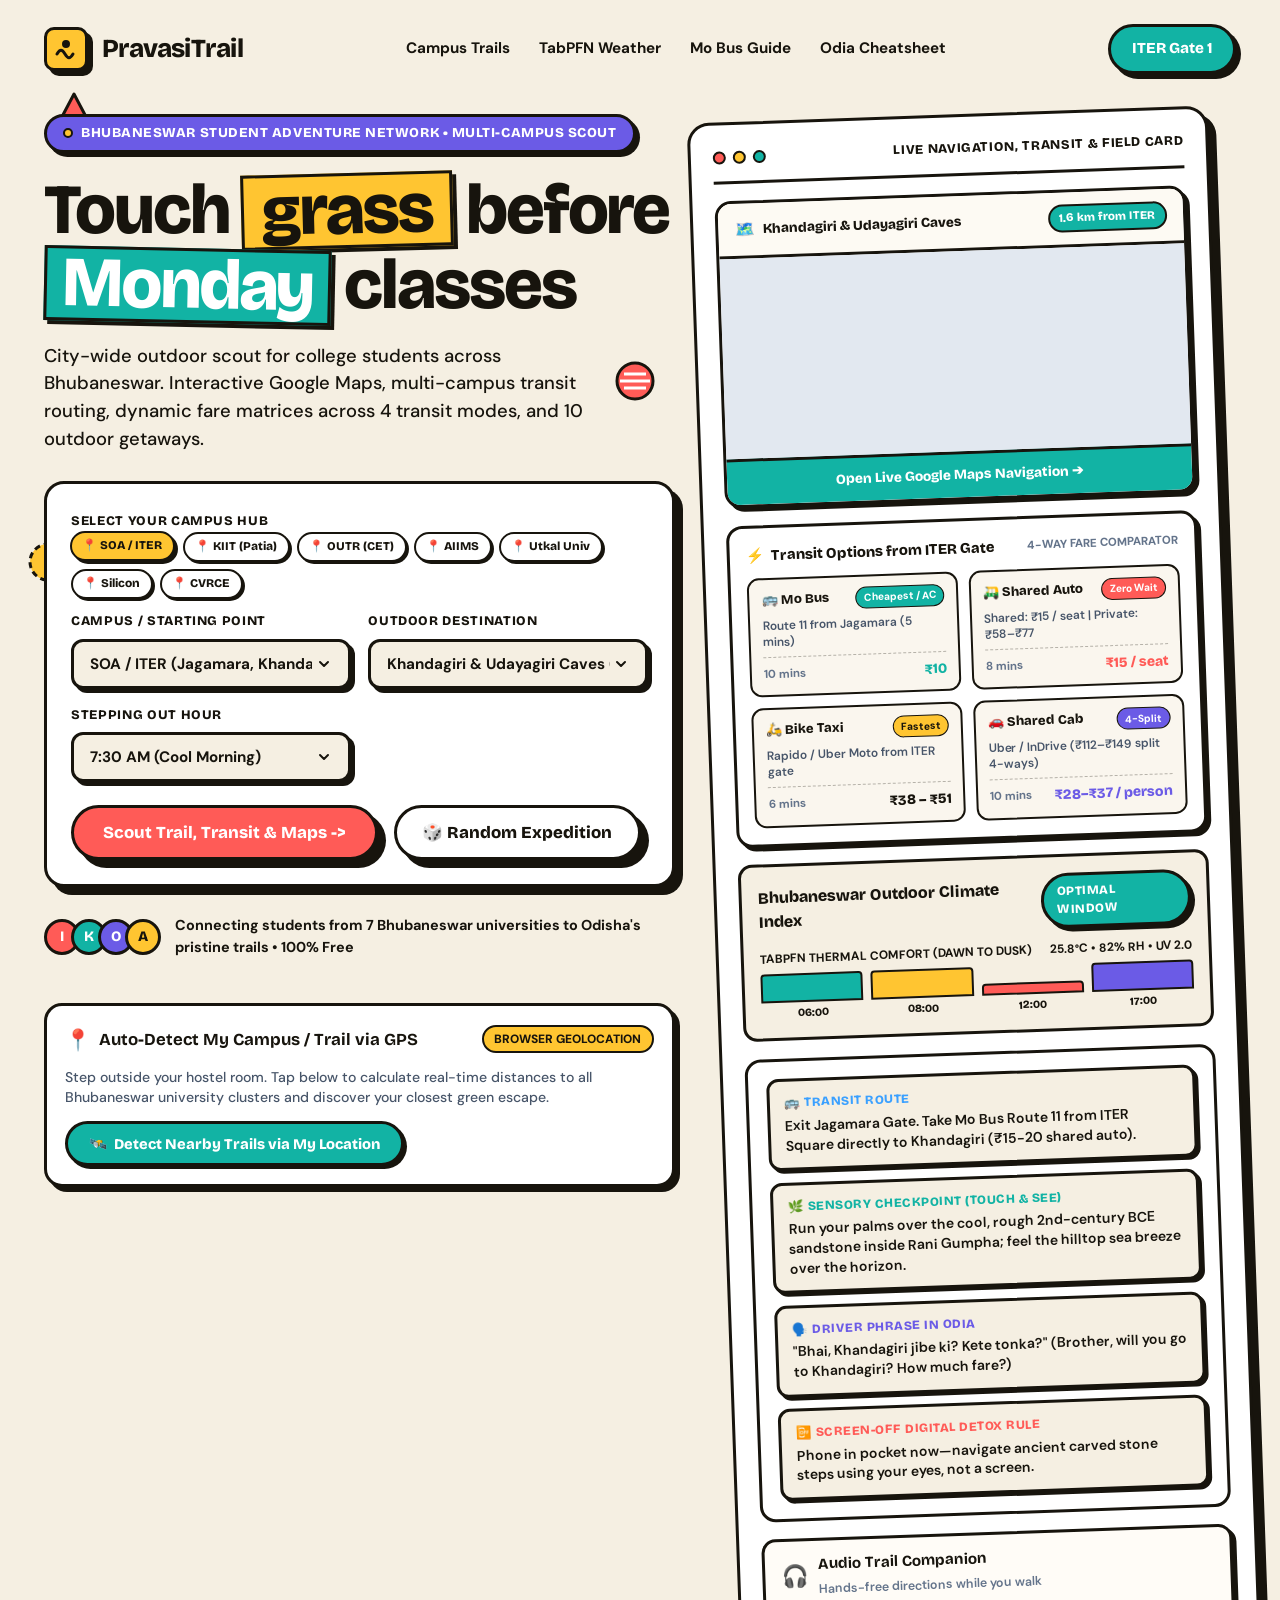
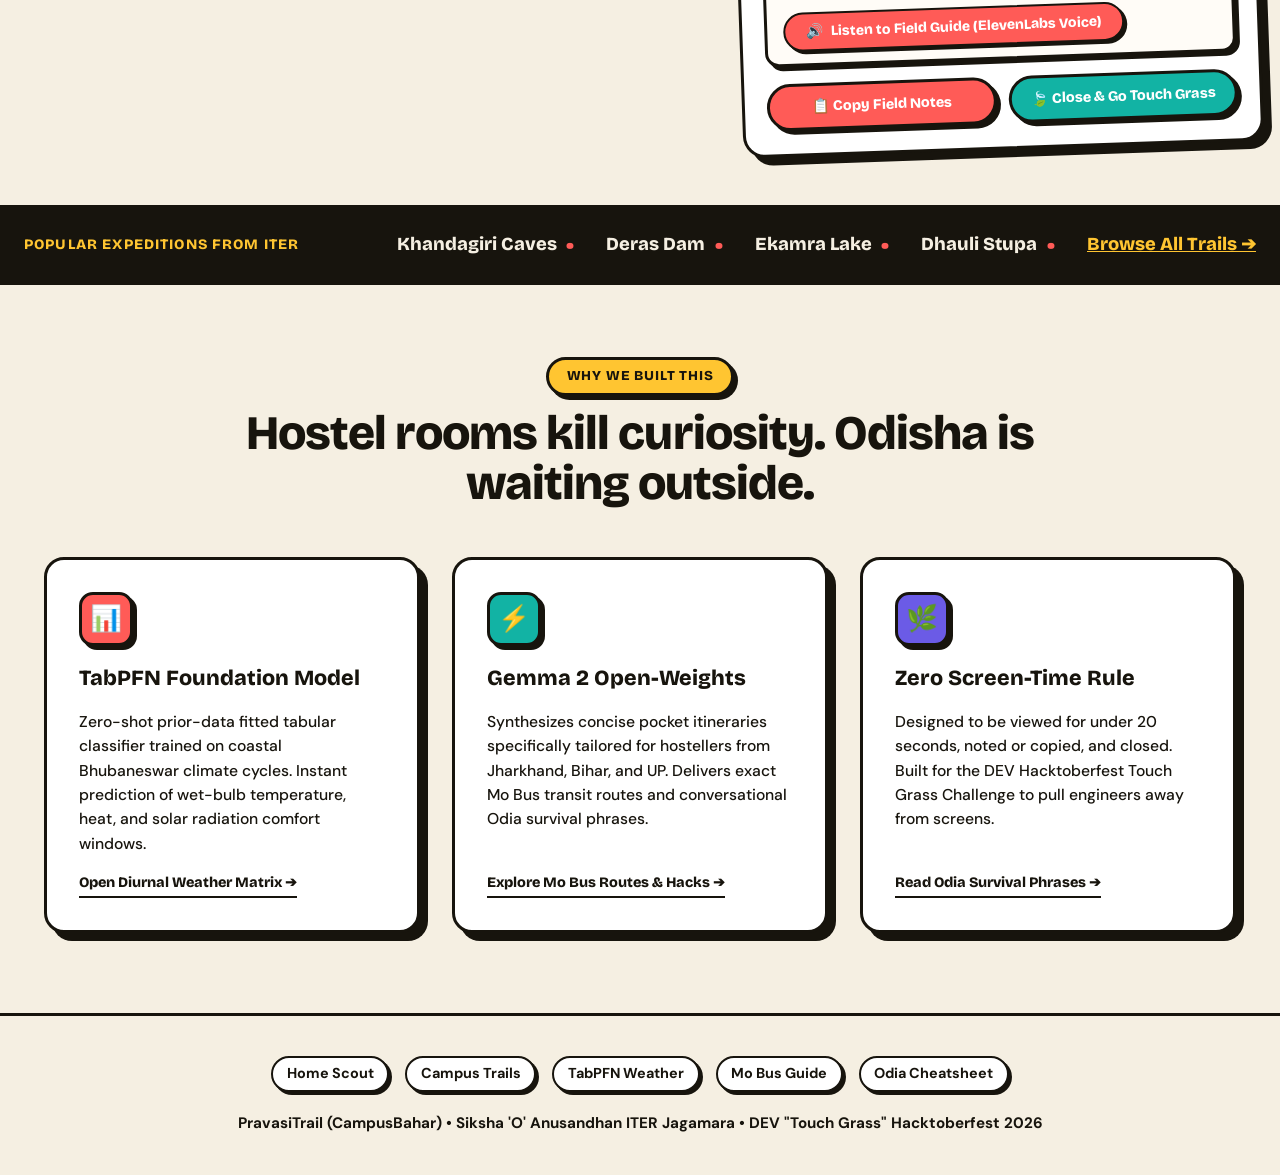
==== commit 603ceab0: "adding major changes" ====
--- a/static/index.html
+++ b/static/index.html
@@ -153,7 +153,7 @@
       gap: 1rem;
     }
 
-    .brand-wrap {
+    .brand-wrap, .nav-brand {
       display: flex;
       align-items: center;
       gap: 0.85rem;
@@ -161,7 +161,7 @@
       color: var(--ink);
     }
 
-    .brand-tile {
+    .brand-tile, .logo-box {
       width: 44px;
       height: 44px;
       background: var(--mustard);
@@ -174,17 +174,17 @@
       transition: transform 0.15s ease, box-shadow 0.15s ease;
     }
 
-    .brand-tile:hover {
+    .brand-tile:hover, .logo-box:hover {
       transform: translate(2px, 2px);
       box-shadow: var(--shadow-active);
     }
 
-    .brand-tile svg {
+    .brand-tile svg, .logo-box svg {
       width: 24px;
       height: 24px;
     }
 
-    .brand-name {
+    .brand-name, .nav-brand span {
       font-family: var(--font-display);
       font-weight: 800;
       font-size: 26px;
@@ -198,7 +198,7 @@
       list-style: none;
     }
 
-    .nav-links a {
+    .nav-links a, .nav-link {
       color: var(--ink);
       font-weight: 700;
       font-size: 0.95rem;
@@ -206,13 +206,13 @@
       transition: color 0.15s ease;
     }
 
-    .nav-links a:hover {
+    .nav-links a:hover, .nav-link:hover, .nav-link.active, .nav-links a.active {
       color: var(--coral);
       text-decoration: underline;
       text-underline-offset: 4px;
     }
 
-    .btn-gate {
+    .btn-gate, .nav-cta-btn {
       background: var(--teal);
       color: var(--white);
       font-family: var(--font-display);
@@ -230,7 +230,7 @@
       transition: transform 0.15s ease, box-shadow 0.15s ease;
     }
 
-    .btn-gate:hover {
+    .btn-gate:hover, .nav-cta-btn:hover {
       transform: translate(3px, 3px);
       box-shadow: var(--shadow-active);
     }
@@ -349,30 +349,49 @@
       letter-spacing: 0.05em;
     }
 
-    .memphis-select {
+    select, .memphis-select, option, optgroup {
       width: 100%;
-      background: var(--bg-cream);
-      border: var(--border-hard);
-      box-shadow: var(--shadow-sm);
-      color: var(--ink);
+      outline: none !important;
+      border: 3px solid #17140d !important;
+      background-color: #f5efe2 !important;
+      color: #17140d !important;
+      -webkit-appearance: none;
+      -moz-appearance: none;
+      appearance: none;
+      box-shadow: 4px 4px 0 #17140d !important;
       font-family: var(--font-body);
       font-weight: 700;
       font-size: 0.95rem;
-      padding: 0.75rem 1rem;
+      padding: 0.75rem 2.2rem 0.75rem 1rem;
       border-radius: 12px;
-      outline: none;
       cursor: pointer;
-      appearance: none;
-      -webkit-appearance: none;
-      background-image: url("data:image/svg2+xml,%3Csvg xmlns='http://www.w3.org/2000/svg' width='16' height='16' viewBox='0 0 24 24' fill='none' stroke='%2317140d' stroke-width='3' stroke-linecap='round' stroke-linejoin='round'%3E%3Cpath d='m6 9 6 6 6-6'/%3E%3C/svg%3E");
-      background-repeat: no-repeat;
-      background-position: right 1rem center;
+      background-image: url("data:image/svg+xml,%3Csvg xmlns='http://www.w3.org/2000/svg' width='16' height='16' viewBox='0 0 24 24' fill='none' stroke='%2317140d' stroke-width='3' stroke-linecap='round' stroke-linejoin='round'%3E%3Cpath d='m6 9 6 6 6-6'/%3E%3C/svg%3E") !important;
+      background-repeat: no-repeat !important;
+      background-position: right 1rem center !important;
       transition: transform 0.15s ease, box-shadow 0.15s ease;
     }
 
-    .memphis-select:focus {
+    select:focus, .memphis-select:focus {
+      outline: none !important;
+      border: 3px solid #17140d !important;
       transform: translate(2px, 2px);
-      box-shadow: var(--shadow-active);
+      box-shadow: 2px 2px 0 #17140d !important;
+    }
+
+    option {
+      background-color: #f5efe2 !important;
+      color: #17140d !important;
+      padding: 10px 14px !important;
+      font-weight: 700 !important;
+      border: none !important;
+    }
+
+    optgroup {
+      background-color: #ede5d5 !important;
+      color: #17140d !important;
+      font-weight: 800 !important;
+      font-family: var(--font-display) !important;
+      padding: 8px 10px !important;
     }
 
     /* Dual CTA Row */
@@ -727,6 +746,222 @@
     .btn-card-detox:hover {
       transform: translate(2px, 2px);
       box-shadow: var(--shadow-active);
+    }
+
+    /* Campus Quick Selector Pills */
+    .campus-quick-chips {
+      display: flex;
+      gap: 0.45rem;
+      flex-wrap: wrap;
+      margin-bottom: 0.85rem;
+    }
+
+    .campus-pill {
+      font-family: var(--font-display);
+      font-weight: 800;
+      font-size: 0.74rem;
+      padding: 0.25rem 0.65rem;
+      background: var(--white);
+      border: 2px solid var(--ink);
+      box-shadow: 2px 2px 0 var(--ink);
+      border-radius: 9999px;
+      cursor: pointer;
+      color: var(--ink);
+      transition: all 0.15s ease;
+      user-select: none;
+    }
+
+    .campus-pill:hover, .campus-pill.active {
+      background: var(--mustard);
+      transform: translate(-1px, -1px);
+      box-shadow: 3px 3px 0 var(--ink);
+    }
+
+    /* Interactive Google Maps Box */
+    .map-container-box {
+      border: var(--border-hard);
+      border-radius: 16px;
+      background: var(--white);
+      box-shadow: var(--shadow-sm);
+      overflow: hidden;
+      margin-bottom: 1.1rem;
+    }
+
+    .map-header {
+      padding: 0.75rem 1rem;
+      background: #fdfaf3;
+      border-bottom: var(--border-hard);
+      display: flex;
+      align-items: center;
+      justify-content: space-between;
+      flex-wrap: wrap;
+      gap: 0.5rem;
+    }
+
+    .map-title-wrap {
+      display: flex;
+      align-items: center;
+      gap: 0.5rem;
+    }
+
+    .map-dest-badge {
+      font-family: var(--font-display);
+      font-weight: 800;
+      font-size: 0.85rem;
+      color: var(--ink);
+    }
+
+    .map-dist-pill {
+      background: var(--teal);
+      color: var(--white);
+      font-family: var(--font-display);
+      font-weight: 800;
+      font-size: 0.72rem;
+      padding: 0.2rem 0.6rem;
+      border-radius: 9999px;
+      border: 2px solid var(--ink);
+    }
+
+    .map-iframe-wrap {
+      width: 100%;
+      height: 200px;
+      position: relative;
+      background: #e2e8f0;
+    }
+
+    .map-iframe-wrap iframe {
+      width: 100%;
+      height: 100%;
+      border: 0;
+    }
+
+    .btn-map-nav {
+      display: flex;
+      align-items: center;
+      justify-content: center;
+      gap: 0.5rem;
+      width: 100%;
+      padding: 0.7rem 1rem;
+      background: var(--teal);
+      color: var(--white);
+      font-family: var(--font-display);
+      font-weight: 800;
+      font-size: 0.86rem;
+      text-decoration: none;
+      border-top: var(--border-hard);
+      transition: background 0.15s ease;
+    }
+
+    .btn-map-nav:hover {
+      background: #0ea294;
+    }
+
+    /* Multi-Modal Transit Fare & Route Comparator */
+    .transit-matrix-box {
+      border: var(--border-hard);
+      border-radius: 16px;
+      background: var(--white);
+      padding: 1rem;
+      margin-bottom: 1.1rem;
+      box-shadow: var(--shadow-sm);
+    }
+
+    .transit-matrix-head {
+      display: flex;
+      align-items: center;
+      justify-content: space-between;
+      margin-bottom: 0.75rem;
+      flex-wrap: wrap;
+      gap: 0.5rem;
+    }
+
+    .transit-matrix-title {
+      font-family: var(--font-display);
+      font-weight: 800;
+      font-size: 0.92rem;
+      display: flex;
+      align-items: center;
+      gap: 0.4rem;
+    }
+
+    .transit-grid {
+      display: grid;
+      grid-template-columns: repeat(2, 1fr);
+      gap: 0.65rem;
+    }
+
+    @media (max-width: 540px) {
+      .transit-grid {
+        grid-template-columns: 1fr;
+      }
+    }
+
+    .transit-card {
+      border: 2px solid var(--ink);
+      border-radius: 12px;
+      padding: 0.65rem 0.75rem;
+      background: #faf6ee;
+      display: flex;
+      flex-direction: column;
+      justify-content: space-between;
+      position: relative;
+    }
+
+    .transit-top {
+      display: flex;
+      align-items: center;
+      justify-content: space-between;
+      margin-bottom: 0.35rem;
+      gap: 0.4rem;
+    }
+
+    .transit-name {
+      font-family: var(--font-display);
+      font-weight: 800;
+      font-size: 0.82rem;
+      display: flex;
+      align-items: center;
+      gap: 0.35rem;
+    }
+
+    .transit-badge {
+      font-size: 0.64rem;
+      font-weight: 800;
+      padding: 0.15rem 0.45rem;
+      border-radius: 9999px;
+      border: 1.5px solid var(--ink);
+      color: var(--ink);
+      white-space: nowrap;
+    }
+
+    .transit-route-text {
+      font-size: 0.75rem;
+      font-weight: 600;
+      color: #475569;
+      line-height: 1.35;
+      margin-bottom: 0.45rem;
+    }
+
+    .transit-bottom {
+      display: flex;
+      align-items: center;
+      justify-content: space-between;
+      padding-top: 0.35rem;
+      border-top: 1px dashed rgba(23, 20, 13, 0.3);
+      margin-top: auto;
+    }
+
+    .transit-time {
+      font-size: 0.72rem;
+      font-weight: 700;
+      color: #64748b;
+    }
+
+    .transit-fare {
+      font-family: var(--font-display);
+      font-weight: 800;
+      font-size: 0.88rem;
+      color: var(--ink);
     }
 
     /* =========================================================
@@ -1039,35 +1274,33 @@
 
   <!-- NAVIGATION BAR -->
   <nav class="nav-container">
-    <a href="index.html" class="brand-wrap">
-      <div class="brand-tile">
+    <a href="/" class="nav-brand">
+      <div class="logo-box">
         <svg viewBox="0 0 24 24" fill="none" stroke="#17140d" stroke-width="3" stroke-linecap="round" stroke-linejoin="round">
           <path d="M3 17c3-5 5-5 8 0s5 5 8 0"/>
           <circle cx="12" cy="7" r="2.5" fill="#17140d"/>
         </svg>
       </div>
-      <span class="brand-name">PravasiTrail</span>
+      <span>PravasiTrail</span>
     </a>
 
-    <ul class="nav-links">
-      <li><a href="trails.html">Campus Trails</a></li>
-      <li><a href="weather.html">TabPFN Weather</a></li>
-      <li><a href="mobus.html">Mo Bus Guide</a></li>
-      <li><a href="odia.html">Odia Cheatsheet</a></li>
-    </ul>
-
-    <a href="index.html" class="btn-gate">
-      <span>ITER Gate 1</span>
-    </a>
+    <div class="nav-links">
+      <a href="/trails" class="nav-link">Campus Trails</a>
+      <a href="/weather" class="nav-link">TabPFN Weather</a>
+      <a href="/mobus" class="nav-link">Mo Bus Guide</a>
+      <a href="/odia" class="nav-link">Odia Cheatsheet</a>
+    </div>
+
+    <a href="/" class="nav-cta-btn">ITER Gate 1</a>
   </nav>
 
   <!-- Mobile Quick Navigation Bar -->
   <div class="mobile-nav-bar">
-    <a href="index.html" class="mobile-nav-link active">🏠 Scout</a>
-    <a href="trails.html" class="mobile-nav-link">🚶 Trails</a>
-    <a href="weather.html" class="mobile-nav-link">☀️ Weather</a>
-    <a href="mobus.html" class="mobile-nav-link">🚌 Mo Bus</a>
-    <a href="odia.html" class="mobile-nav-link">🗣️ Odia</a>
+    <a href="/" class="mobile-nav-link active">🏠 Scout</a>
+    <a href="/trails" class="mobile-nav-link">🚶 Trails</a>
+    <a href="/weather" class="mobile-nav-link">☀️ Weather</a>
+    <a href="/mobus" class="mobile-nav-link">🚌 Mo Bus</a>
+    <a href="/odia" class="mobile-nav-link">🗣️ Odia</a>
   </div>
 
 
@@ -1078,7 +1311,7 @@
     <div class="hero-left">
       <div class="eyebrow-pill">
         <span class="eyebrow-dot"></span>
-        <span>BH-1 TO BH-9 • WEEKEND EXPEDITION</span>
+        <span>BHUBANESWAR STUDENT ADVENTURE NETWORK • MULTI-CAMPUS SCOUT</span>
       </div>
 
       <h1 class="hero-headline">
@@ -1086,20 +1319,68 @@
       </h1>
 
       <p class="hero-lead">
-        Built for non-Odia hostellers at ITER Bhubaneswar. Check TabPFN heat comfort, get Mo Bus routes, master local auto phrases, and shut your screen in under 30 seconds.
+        City-wide outdoor scout for college students across Bhubaneswar. Interactive Google Maps, multi-campus transit routing, dynamic fare matrices across 4 transit modes, and 10 outdoor getaways.
       </p>
 
       <!-- Interactive Scout Form Card -->
       <div class="scout-card">
+        <!-- Campus Selector Quick Chips -->
+        <label class="form-label" style="margin-bottom: 0.4rem;">Select Your Campus Hub</label>
+        <div class="campus-quick-chips" id="campus-chips-container">
+          <span class="campus-pill active" data-campus="iter" onclick="selectCampus('iter')">📍 SOA / ITER</span>
+          <span class="campus-pill" data-campus="kiit" onclick="selectCampus('kiit')">📍 KIIT (Patia)</span>
+          <span class="campus-pill" data-campus="outr" onclick="selectCampus('outr')">📍 OUTR (CET)</span>
+          <span class="campus-pill" data-campus="aiims" onclick="selectCampus('aiims')">📍 AIIMS</span>
+          <span class="campus-pill" data-campus="utkal" onclick="selectCampus('utkal')">📍 Utkal Univ</span>
+          <span class="campus-pill" data-campus="silicon" onclick="selectCampus('silicon')">📍 Silicon</span>
+          <span class="campus-pill" data-campus="cvraman" onclick="selectCampus('cvraman')">📍 CVRCE</span>
+        </div>
+
         <div class="form-grid">
-          <!-- Destination -->
+          <!-- Campus Dropdown -->
           <div class="form-group">
-            <label class="form-label" for="dest-select">Destination</label>
-            <select class="memphis-select" id="dest-select">
-              <option value="khandagiri" selected>Khandagiri Caves (3.5 km)</option>
-              <option value="deras">Deras Dam / Chandaka (14 km)</option>
-              <option value="ekamra">Ekamra Kanan Lake (6 km)</option>
-              <option value="dhauli">Dhauli Shanti Stupa (11 km)</option>
+            <label class="form-label" for="campus-select">Campus / Starting Point</label>
+            <select class="memphis-select" id="campus-select" onchange="syncCampusPills(this.value)">
+              <option value="iter" selected>SOA / ITER (Jagamara, Khandagiri)</option>
+              <option value="kiit">KIIT University (Patia / Kalarahanga)</option>
+              <option value="outr">OUTR / CET (Ghatikia)</option>
+              <option value="aiims">AIIMS Bhubaneswar (Sijua)</option>
+              <option value="utkal">Utkal University (Vani Vihar)</option>
+              <option value="silicon">Silicon University (Infocity)</option>
+              <option value="cvraman">CV Raman Global Univ (Mahura / Janla)</option>
+            </select>
+          </div>
+
+          <!-- Destination (Tripadvisor Top Rankings) -->
+          <div class="form-group">
+            <label class="form-label" for="dest-select">Outdoor Destination</label>
+            <select class="memphis-select" id="dest-select" onchange="previewDestination()">
+              <optgroup label="⛰️ Hills & Caves">
+                <option value="khandagiri" selected>Khandagiri & Udayagiri Caves (Ancient Stone)</option>
+                <option value="jayadev">Jayadev Vatika Forest Park (Streams & Trails)</option>
+                <option value="barunei">Barunei Hill & Perennial Stream (Khordha)</option>
+                <option value="atri">Atri Geothermal Sulfur Springs (Khordha Woods)</option>
+              </optgroup>
+              <optgroup label="🌊 Lakes & Reserves">
+                <option value="deras">Deras & Jhumka Dam (Chandaka Sanctuary)</option>
+                <option value="ekamra">Ekamra Kanan Botanical Lake (Nayapalli)</option>
+                <option value="nandankanan">Nandankanan Botanical Garden (Kanjia Lake)</option>
+                <option value="rprc">RPRC Cactus Garden & Forest Lake (Nayapalli)</option>
+              </optgroup>
+              <optgroup label="🛕 Heritage & Culture">
+                <option value="dhauli">Dhauli Shanti Stupa & Daya Riverbank</option>
+                <option value="bindusagar">Bindu Sagar Heritage Corridor (Old Town)</option>
+                <option value="lingaraj">Lingaraj Temple Heritage Precinct (Ekamra Kshetra)</option>
+                <option value="mukteswara">Mukteswara & Parasurameswara (10th-Century Torana)</option>
+                <option value="tribal">Museum of Tribal Arts & Artifacts (CRPF Square)</option>
+                <option value="kalabhoomi">Odisha Crafts Museum - Kala Bhoomi (Pokhariput)</option>
+                <option value="sisupalgarh">Sisupalgarh 2000-Yr Fort Ruins (Dhauli Corridor)</option>
+                <option value="ekamrahaat">Ekamra Haat & Native Tree Avenues (Unit-3)</option>
+                <option value="chausathi">Chausathi Yogini Circular Temple (Hirapur)</option>
+              </optgroup>
+              <optgroup label="🌅 Open Horizons">
+                <option value="kuakhai">Kuakhai Riverfront & Bali Jatra Grounds</option>
+              </optgroup>
             </select>
           </div>
 
@@ -1107,22 +1388,10 @@
           <div class="form-group">
             <label class="form-label" for="hour-select">Stepping Out Hour</label>
             <select class="memphis-select" id="hour-select">
-              <option value="6">6:00 AM (Dawn)</option>
-              <option value="7" selected>7:30 AM (Morning)</option>
-              <option value="16">4:30 PM (Dusk)</option>
-              <option value="12">12:00 PM (Noon)</option>
-            </select>
-          </div>
-
-          <!-- Home State -->
-          <div class="form-group">
-            <label class="form-label" for="state-select">Home State</label>
-            <select class="memphis-select" id="state-select">
-              <option value="Bihar">Bihar</option>
-              <option value="Jharkhand" selected>Jharkhand</option>
-              <option value="West Bengal">West Bengal</option>
-              <option value="Uttar Pradesh">Uttar Pradesh</option>
-              <option value="Other">Other</option>
+              <option value="6">6:00 AM (Dawn Mist)</option>
+              <option value="7" selected>7:30 AM (Cool Morning)</option>
+              <option value="16">4:30 PM (Dusk Sea-Breeze)</option>
+              <option value="12">12:00 PM (Noon Sun)</option>
             </select>
           </div>
         </div>
@@ -1130,10 +1399,10 @@
         <!-- Dual CTA Row -->
         <div class="cta-row">
           <button class="btn-primary" id="scout-btn" onclick="handleScoutSubmit()">
-            <span>Scout Trail & Comfort -&gt;</span>
+            <span>Scout Trail, Transit & Maps -&gt;</span>
           </button>
           <button class="btn-ghost" id="random-btn" onclick="handleRandomTrek()">
-            <span>🎲 Random Trek</span>
+            <span>🎲 Random Expedition</span>
           </button>
         </div>
       </div>
@@ -1141,18 +1410,41 @@
       <!-- Trust Row -->
       <div class="trust-row">
         <div class="avatar-stack">
-          <div class="avatar-circle av-coral">B</div>
-          <div class="avatar-circle av-teal">J</div>
-          <div class="avatar-circle av-violet">U</div>
-          <div class="avatar-circle av-mustard">W</div>
+          <div class="avatar-circle av-coral">I</div>
+          <div class="avatar-circle av-teal">K</div>
+          <div class="avatar-circle av-violet">O</div>
+          <div class="avatar-circle av-mustard">A</div>
         </div>
         <div class="trust-text">
-          Over 3,000+ hostellers exploring outdoor Odisha • Zero logins required
+          Connecting students from 7 Bhubaneswar universities to Odisha's pristine trails • 100% Free
+        </div>
+      </div>
+
+      <!-- 📍 Live GPS Auto-Detect & Trail Pulse Card -->
+      <div class="gps-pulse-card" id="gps-pulse-card" style="margin-top: 1.5rem; background: var(--white); border: 3px solid #17140d; box-shadow: 5px 5px 0 #17140d; border-radius: 18px; padding: 18px; display: flex; flex-direction: column; gap: 0.85rem;">
+        <div style="display: flex; align-items: center; justify-content: space-between; gap: 0.5rem; flex-wrap: wrap;">
+          <div style="display: flex; align-items: center; gap: 0.5rem;">
+            <span style="font-size: 1.3rem;">📍</span>
+            <strong style="font-family: var(--font-display); font-size: 1.05rem;">Auto-Detect My Campus / Trail via GPS</strong>
+          </div>
+          <span style="background: var(--mustard); border: 2px solid #17140d; border-radius: 9999px; padding: 0.2rem 0.65rem; font-family: var(--font-mono); font-size: 0.75rem; font-weight: 800;">BROWSER GEOLOCATION</span>
+        </div>
+        <p style="font-size: 0.88rem; color: #475569; font-weight: 500; line-height: 1.4;">
+          Step outside your hostel room. Tap below to calculate real-time distances to all Bhubaneswar university clusters and discover your closest green escape.
+        </p>
+        <div style="display: flex; align-items: center; gap: 0.75rem; flex-wrap: wrap;">
+          <button class="btn-gps-detect" id="gps-btn" onclick="handleDetectGpsLocation()" style="background: var(--teal); color: var(--white); border: 3px solid #17140d; box-shadow: 3px 3px 0 #17140d; border-radius: 9999px; padding: 0.65rem 1.3rem; font-family: var(--font-display); font-weight: 800; font-size: 0.92rem; cursor: pointer; display: inline-flex; align-items: center; gap: 0.45rem; transition: all 0.15s ease;">
+            <span id="gps-icon">🛰️</span>
+            <span id="gps-label">Detect Nearby Trails via My Location</span>
+          </button>
+        </div>
+        <div id="gps-result-badge" style="display: none; background: #faf6ee; border: 2px dashed #17140d; border-radius: 12px; padding: 0.75rem 1rem; font-size: 0.86rem; font-weight: 700; color: var(--ink);">
+          <!-- Dynamic GPS status -->
         </div>
       </div>
     </div>
 
-    <!-- Right Column (Tilted Live Output Dashboard Mockup) -->
+    <!-- Right Column (Live Output Dashboard Mockup) -->
     <div class="hero-right">
       <div class="tilted-dashboard">
         <!-- Chrome Bar -->
@@ -1162,19 +1454,108 @@
             <div class="tdot tdot-mustard"></div>
             <div class="tdot tdot-teal"></div>
           </div>
-          <div class="chrome-title">Live TabPFN Sensor & Field Card</div>
+          <div class="chrome-title" id="dashboard-chrome-title">Live Navigation, Transit & Field Card</div>
         </div>
 
-        <!-- Live Weather & Comfort Widget -->
+        <!-- 1. Interactive Google Maps Embed Box -->
+        <div class="map-container-box" id="map-box">
+          <div class="map-header">
+            <div class="map-title-wrap">
+              <span>🗺️</span>
+              <span class="map-dest-badge" id="map-dest-title">Khandagiri & Udayagiri Caves</span>
+            </div>
+            <span class="map-dist-pill" id="map-dist-pill">3.5 km from ITER</span>
+          </div>
+          <div class="map-iframe-wrap">
+            <iframe
+              id="gmap-iframe"
+              title="Interactive Google Maps Trail View"
+              src="https://www.google.com/maps?q=20.2588,85.7865&z=14&output=embed"
+              loading="lazy"
+              allowfullscreen>
+            </iframe>
+          </div>
+          <a
+            id="gmap-directions-btn"
+            href="https://www.google.com/maps/dir/?api=1&origin=20.2520,85.7956&destination=20.2588,85.7865&travelmode=transit"
+            target="_blank"
+            rel="noopener noreferrer"
+            class="btn-map-nav">
+            <span>Open Live Google Maps Navigation ➔</span>
+          </a>
+        </div>
+
+        <!-- 2. Multi-Modal Transit Fare & Route Comparator -->
+        <div class="transit-matrix-box" id="transit-matrix-box">
+          <div class="transit-matrix-head">
+            <div class="transit-matrix-title">
+              <span>⚡</span>
+              <span id="transit-matrix-campus-title">Transit Options from ITER Gate</span>
+            </div>
+            <span style="font-size: 0.72rem; font-weight: 800; color: #64748b;">4-WAY FARE COMPARATOR</span>
+          </div>
+          <div class="transit-grid" id="transit-cards-grid">
+            <!-- Mode 1: Mo Bus -->
+            <div class="transit-card">
+              <div class="transit-top">
+                <span class="transit-name">🚌 Mo Bus</span>
+                <span class="transit-badge" style="background: var(--teal); color: var(--white);">Cheapest / AC</span>
+              </div>
+              <div class="transit-route-text" id="route-mobus-text">Route 11 from Jagamara Chhak</div>
+              <div class="transit-bottom">
+                <span class="transit-time" id="time-mobus-text">12 mins</span>
+                <span class="transit-fare" id="fare-mobus-text" style="color: var(--teal);">₹10</span>
+              </div>
+            </div>
+            <!-- Mode 2: Auto -->
+            <div class="transit-card">
+              <div class="transit-top">
+                <span class="transit-name">🛺 Shared Auto</span>
+                <span class="transit-badge" style="background: var(--coral); color: var(--white);">Zero Wait</span>
+              </div>
+              <div class="transit-route-text" id="route-auto-text">Shared ₹15 / seat | Private ₹80</div>
+              <div class="transit-bottom">
+                <span class="transit-time" id="time-auto-text">8 mins</span>
+                <span class="transit-fare" id="fare-auto-text" style="color: var(--coral);">₹15 / seat</span>
+              </div>
+            </div>
+            <!-- Mode 3: Bike Taxi -->
+            <div class="transit-card">
+              <div class="transit-top">
+                <span class="transit-name">🛵 Bike Taxi</span>
+                <span class="transit-badge" style="background: var(--mustard); color: var(--ink);">Fastest</span>
+              </div>
+              <div class="transit-route-text" id="route-bike-text">Rapido / Uber Moto doorstep</div>
+              <div class="transit-bottom">
+                <span class="transit-time" id="time-bike-text">6 mins</span>
+                <span class="transit-fare" id="fare-bike-text" style="color: var(--ink);">₹40 – ₹60</span>
+              </div>
+            </div>
+            <!-- Mode 4: Shared Cab -->
+            <div class="transit-card">
+              <div class="transit-top">
+                <span class="transit-name">🚗 Shared Cab</span>
+                <span class="transit-badge" style="background: var(--violet); color: var(--white);">4-Split</span>
+              </div>
+              <div class="transit-route-text" id="route-cab-text">Uber / InDrive (₹140 total split)</div>
+              <div class="transit-bottom">
+                <span class="transit-time" id="time-cab-text">10 mins</span>
+                <span class="transit-fare" id="fare-cab-text" style="color: var(--violet);">₹35 / person</span>
+              </div>
+            </div>
+          </div>
+        </div>
+
+        <!-- 3. Live Weather & Comfort Widget (TabPFN) -->
         <div class="widget-box">
           <div class="widget-head">
-            <span class="widget-title">Bhubaneswar Outdoor Index</span>
+            <span class="widget-title">Bhubaneswar Outdoor Climate Index</span>
             <span class="comfort-badge badge-optimal" id="comfort-badge">Optimal Window</span>
           </div>
 
           <div class="chart-label">
-            <span>TabPFN Thermal Comfort (Dawn to Night)</span>
-            <span id="metric-values">26.0°C • 85% RH • UV 2.4</span>
+            <span>TabPFN Thermal Comfort (Dawn to Dusk)</span>
+            <span id="metric-values">25.8°C • 82% RH • UV 2.0</span>
           </div>
 
           <!-- Probability Bar Chart -->
@@ -1198,12 +1579,12 @@
           </div>
         </div>
 
-        <!-- Pocket Guide Itinerary Output Box -->
+        <!-- 4. Pocket Guide Itinerary Output Box -->
         <div class="guide-box">
           <div class="guide-chip-grid" id="guide-output">
             <!-- 1. Transit -->
             <div class="memphis-chip chip-transit">
-              <div class="chip-header">🚌 Transit & Mo Bus</div>
+              <div class="chip-header">🚌 Transit Route</div>
               <div class="chip-body" id="chip-transit-text">
                 Exit Jagamara Gate. Take Mo Bus Route 11 from ITER Square directly to Khandagiri (₹15-20 shared auto).
               </div>
@@ -1233,6 +1614,24 @@
               </div>
             </div>
           </div>
+        </div>
+
+        <!-- 🎧 ElevenLabs Audio Companion Card -->
+        <div class="audio-companion-box" id="audio-companion-box" style="margin: 1.1rem 0; background: #fffcf7; border: 3px solid #17140d; box-shadow: 4px 4px 0 #17140d; border-radius: 14px; padding: 12px 16px;">
+          <div style="display: flex; align-items: center; justify-content: space-between; gap: 0.75rem; flex-wrap: wrap;">
+            <div style="display: flex; align-items: center; gap: 0.6rem;">
+              <span style="font-size: 1.35rem;">🎧</span>
+              <div>
+                <strong style="font-family: var(--font-display); font-size: 0.95rem; display: block; color: var(--ink);">Audio Trail Companion</strong>
+                <span style="font-size: 0.78rem; color: #64748b; font-weight: 600;" id="audio-status-label">Hands-free directions while you walk</span>
+              </div>
+            </div>
+            <button class="btn-audio-walk" id="play-audio-btn" onclick="handlePlayAudioGuide()" style="background: var(--coral); color: #ffffff; border: 2px solid #17140d; box-shadow: 3px 3px 0 #17140d; border-radius: 9999px; padding: 0.55rem 1.25rem; font-family: var(--font-display); font-weight: 800; font-size: 0.88rem; cursor: pointer; display: inline-flex; align-items: center; gap: 0.45rem; transition: transform 0.15s ease, box-shadow 0.15s ease;">
+              <span id="audio-btn-icon">🔊</span>
+              <span id="audio-btn-text">Listen to Field Guide (ElevenLabs Voice)</span>
+            </button>
+          </div>
+          <audio id="elevenlabs-player" style="display: none;"></audio>
         </div>
 
         <!-- Action Buttons -->
@@ -1321,19 +1720,143 @@
   <script>
     let currentRawCardMarkdown = "";
 
+    // Client-side Database of Campuses & 10 Destinations
+    const CAMPUS_HUBS = {
+      "iter": { id: "iter", name: "SOA / ITER University", short_name: "ITER", locality: "Jagamara", lat: 20.2520, lon: 85.7956, bus_stop: "ITER Main Gate / Jagamara Chhak", auto_stand: "Jagamara Square Auto Stand" },
+      "kiit": { id: "kiit", name: "KIIT University", short_name: "KIIT", locality: "Patia", lat: 20.3540, lon: 85.8184, bus_stop: "KIIT Square / Campus 3 Mo Bus Stop", auto_stand: "Patia Chhak Auto Stand" },
+      "outr": { id: "outr", name: "OUTR / CET Bhubaneswar", short_name: "OUTR", locality: "Ghatikia", lat: 20.2764, lon: 85.7725, bus_stop: "Ghatikia Chhak / CET Gate", auto_stand: "Khandagiri Bari Stand" },
+      "aiims": { id: "aiims", name: "AIIMS Bhubaneswar", short_name: "AIIMS", locality: "Sijua", lat: 20.2312, lon: 85.7738, bus_stop: "AIIMS Main Gate Mo Bus Stop", auto_stand: "Sijua Chhak Auto Stand" },
+      "utkal": { id: "utkal", name: "Utkal University", short_name: "Utkal Univ", locality: "Vani Vihar", lat: 20.2974, lon: 85.8458, bus_stop: "Vani Vihar NH16 Mo Bus Stop", auto_stand: "Vani Vihar Chhak Auto Stand" },
+      "silicon": { id: "silicon", name: "Silicon University", short_name: "Silicon", locality: "Infocity", lat: 20.3582, lon: 85.8123, bus_stop: "Silicon Institute Gate", auto_stand: "Infocity Chhak Auto Stand" },
+      "cvraman": { id: "cvraman", name: "CV Raman Global Univ", short_name: "CVRCE", locality: "Janla / Mahura", lat: 20.2185, lon: 85.7368, bus_stop: "CVRCE Main Gate", auto_stand: "Janla Square Auto Stand" }
+    };
+
+    const DESTINATIONS_DATA = {
+      "khandagiri": { id: "khandagiri", name: "Khandagiri & Udayagiri Caves", lat: 20.2588, lon: 85.7865, routes: { iter: "Route 11 from Jagamara (5 mins)", kiit: "Route 16 to Fire Station, transfer Route 11", outr: "Route 11 or direct auto (10 mins)", aiims: "Route 11 / 23 via Jagamara (15 mins)", utkal: "Route 10/11 via Baramunda", silicon: "Route 16 down to Fire Station, transfer Route 11", cvraman: "Route 24 / Khordha bypass auto" } },
+      "jayadev": { id: "jayadev", name: "Jayadev Vatika Forest Park", lat: 20.2644, lon: 85.7834, routes: { iter: "Direct auto / Route 11 (7 mins)", kiit: "Route 16 to Fire Station, transfer auto", outr: "Direct auto along Khandagiri hill road (8 mins)", aiims: "Route 11 or shared auto via Jagamara", utkal: "Route 11 from Baramunda to Khandagiri", silicon: "Route 16 to Fire Station, transfer auto", cvraman: "Route 24 via Janla to Khandagiri foothills" } },
+      "barunei": { id: "barunei", name: "Barunei Hill & Perennial Stream", lat: 20.1804, lon: 85.6698, routes: { iter: "Mo Bus Route 24 / Khordha bus (35 mins)", kiit: "Route 16 to Master Canteen, transfer Route 24", outr: "Via Ghatikia bypass to NH16 Khordha", aiims: "Route 24 / NH16 direct auto (22 mins)", utkal: "Route 24 from Vani Vihar along NH16", silicon: "Route 16 to Baramunda, transfer Route 24", cvraman: "Direct NH16 link - very close! (15 mins)" } },
+      "deras": { id: "deras", name: "Deras & Jhumka Dam (Chandaka)", lat: 20.3346, lon: 85.7082, routes: { iter: "Shared auto to Pitapalli/Chandaka, then shuttle", kiit: "Patia-Chandaka road direct bike/auto (30 mins)", outr: "Direct Ghatikia-Chandaka hill road (20 mins)", aiims: "Via Pitapalli bypass towards Chandaka", utkal: "Route 10 to Nayapalli, connect Chandaka road", silicon: "Direct Chandaka link road via Infocity", cvraman: "Via Pitapalli toll gate link (35 mins)" } },
+      "ekamra": { id: "ekamra", name: "Ekamra Kanan Botanical Lake", lat: 20.3060, lon: 85.8118, routes: { iter: "Route 10 direct to Nayapalli (20 mins)", kiit: "Route 16 / 10 to Nayapalli (25 mins)", outr: "Route 11 to Baramunda, then Route 10", aiims: "Route 23 to Nayapalli (30 mins)", utkal: "Route 10 or short auto down to IRC Village (12 mins)", silicon: "Route 16 to Nayapalli VIP Road", cvraman: "Route 24 via Fire Station to Nayapalli" } },
+      "nandankanan": { id: "nandankanan", name: "Nandankanan Botanical Garden", lat: 20.3995, lon: 85.8252, routes: { iter: "Route 11 to Master Canteen, transfer Route 16 north", kiit: "Route 16 direct north along Patia corridor (15 mins)", outr: "Route 11 to Fire Station, connect Route 16", aiims: "Route 23 to Vani Vihar, transfer Route 16", utkal: "Route 16 from Vani Vihar direct to Botanical Gate", silicon: "Route 16 direct north from Infocity link (18 mins)", cvraman: "Via Baramunda, transfer Route 16 north" } },
+      "dhauli": { id: "dhauli", name: "Dhauli Shanti Stupa & Daya Riverbank", lat: 20.1923, lon: 85.8394, routes: { iter: "Route 20/21 via Kalpana Square towards Puri bypass", kiit: "Route 16 to Master Canteen, then Route 20", outr: "Route 11 to Master Canteen, then Route 20", aiims: "Route 23 to Kalpana, transfer Dhauli bus", utkal: "Route 20 from Rasulgarh / Kalpana (35 mins)", silicon: "Route 16 to Master Canteen, connect Route 20", cvraman: "Via Lingaraj link road towards Puri bypass" } },
+      "bindusagar": { id: "bindusagar", name: "Bindu Sagar Heritage Corridor", lat: 20.2415, lon: 85.8354, routes: { iter: "Route 20 or direct shared auto via Jagamara (20 mins)", kiit: "Route 16 to Master Canteen, connect Route 21 to Old Town", outr: "Route 11 to Jagamara, auto to Old Town", aiims: "Direct auto via Sundarpada road (20 mins)", utkal: "Route 21 from Kalpana Square to Lingaraj", silicon: "Route 16 to Railway Station, connect Route 21", cvraman: "Via Retang / Sundarpada bypass (30 mins)" } },
+      "ekamrahaat": { id: "ekamrahaat", name: "Ekamra Haat & Native Tree Avenues", lat: 20.2731, lon: 85.8361, routes: { iter: "Route 10 or shared auto via Siripur (18 mins)", kiit: "Route 16 down to Sriya Chhak / Unit-3 (35 mins)", outr: "Route 11 via Fire Station towards AG Square", aiims: "Route 23 to AG Square, short walk (25 mins)", utkal: "Direct short Route 10 / auto down Janpath (15 mins)", silicon: "Route 16 to Master Canteen / Unit-3", cvraman: "Route 24 to AG Square (35 mins)" } },
+      "kuakhai": { id: "kuakhai", name: "Kuakhai Riverfront & Bali Jatra", lat: 20.3392, lon: 85.8672, routes: { iter: "Route 11 to Rasulgarh, connect Hanspal link (40 mins)", kiit: "Direct short bike/auto east towards river bank (15 mins)", outr: "Route 11 to Baramunda, connect NH16 to Hanspal", aiims: "Via Bypass to Rasulgarh and Hanspal (40 mins)", utkal: "Route 10 / auto straight down to Kuakhai bridge (15 mins)", silicon: "Direct eastward link to Kuakhai riverbank (18 mins)", cvraman: "Via NH16 corridor to Hanspal (50 mins)" } },
+      "sisupalgarh": { id: "sisupalgarh", name: "Sisupalgarh Fort Ruins", lat: 20.2248, lon: 85.8572, routes: { iter: "Route 20/21 towards Puri Bypass (25 mins)", kiit: "Route 16 to Master Canteen, connect Puri bypass auto", outr: "Route 11 to Kalpana, shared auto towards Tankapani", aiims: "Via Sundarpada bypass to Daya west canal road", utkal: "Direct auto down Cuttack-Puri bypass road (20 mins)", silicon: "Route 16 to Kalpana Square, connect auto", cvraman: "NH16 to Lingaraj bypass, connect Tankapani road" } },
+      "lingaraj": { id: "lingaraj", name: "Lingaraj Temple Heritage Precinct", lat: 20.2382, lon: 85.8336, routes: { iter: "Route 20 or direct shared auto via Jagamara (18 mins)", kiit: "Route 16 to Master Canteen, connect Route 21", outr: "Route 11 to Jagamara, auto to Old Town", aiims: "Direct shared auto via Sundarpada (16 mins)", utkal: "Route 21 from Kalpana Square direct (22 mins)", silicon: "Route 16 to Railway Station, connect Route 21", cvraman: "Via Retang / Sundarpada link road (28 mins)" } },
+      "chausathi": { id: "chausathi", name: "Chausathi Yogini Temple (Hirapur)", lat: 20.2081, lon: 85.8753, routes: { iter: "Shared auto to Kalpana, connect Hirapur route (35 mins)", kiit: "Route 16 to Rasulgarh, connect Daya riverbank road", outr: "Route 11 to Master Canteen, connect rural Hirapur shuttle", aiims: "Via Kalpana Square towards Balianta road", utkal: "Direct auto/bike along Daya canal road (25 mins)", silicon: "Route 16 to Kalpana, connect Hirapur auto", cvraman: "Via NH16 bypass to Lingaraj and Hirapur link" } },
+      "rprc": { id: "rprc", name: "RPRC Cactus Garden & Forest Lake", lat: 20.3015, lon: 85.8085, routes: { iter: "Route 10 direct to Nayapalli VIP Road (18 mins)", kiit: "Route 16 / 10 to Nayapalli (22 mins)", outr: "Route 11 to Baramunda, connect IRC Village auto", aiims: "Route 23 to Nayapalli (25 mins)", utkal: "Route 10 or short auto down to IRC Village (10 mins)", silicon: "Route 16 to Nayapalli VIP Road", cvraman: "Route 24 via Fire Station to IRC Village" } },
+      "atri": { id: "atri", name: "Atri Geothermal Sulfur Springs", lat: 20.1539, lon: 85.5042, routes: { iter: "Route 24 to Khordha town, transfer Baghamari shuttle (55 mins)", kiit: "Route 16 to Master Canteen, express bus to Khordha-Atri", outr: "Direct NH16 Khordha bypass to Baghamari (45 mins)", aiims: "NH16 express bike/cab towards Baghamari (40 mins)", utkal: "Mo Bus to Khordha, transfer local bus to Atri", silicon: "Route 16 to Baramunda, express to Khordha", cvraman: "Direct NH16 to Khordha bypass and Baghamari (30 mins)" } },
+      "mukteswara": { id: "mukteswara", name: "Mukteswara & Parasurameswara Temples", lat: 20.2432, lon: 85.8339, routes: { iter: "Route 20 or direct shared auto via Jagamara (18 mins)", kiit: "Route 16 to Master Canteen, connect Route 21 to Old Town (40 mins)", outr: "Route 11 to Jagamara, auto to Old Town (20 mins)", aiims: "Direct shared auto via Sundarpada (18 mins)", utkal: "Route 21 from Kalpana Square (20 mins)", silicon: "Route 16 to Master Canteen, connect Route 21 (45 mins)", cvraman: "Via Retang / Sundarpada link road (28 mins)" } },
+      "tribal": { id: "tribal", name: "Museum of Tribal Arts & Artifacts", lat: 20.2831, lon: 85.8145, routes: { iter: "Direct shared auto via Siripur to CRPF Square (12 mins)", kiit: "Route 16 / 10 to CRPF Chhak (20 mins)", outr: "Route 11 to Fire Station, connect auto to CRPF (15 mins)", aiims: "Route 23 to CRPF Square (22 mins)", utkal: "Route 10 straight from Vani Vihar to CRPF (14 mins)", silicon: "Route 16 down to CRPF Square (22 mins)", cvraman: "Route 24 via Fire Station to CRPF Chhak (30 mins)" } },
+      "kalabhoomi": { id: "kalabhoomi", name: "Odisha Crafts Museum - Kala Bhoomi", lat: 20.2396, lon: 85.8023, routes: { iter: "Short auto or walk down Jagamara-Pokhariput road (6 mins)", kiit: "Route 16 to Master Canteen, connect Pokhariput auto (45 mins)", outr: "Direct auto via Khandagiri-Pokhariput bypass (12 mins)", aiims: "Shared auto along Sijua-Pokhariput road (10 mins)", utkal: "Route 21 to Airport / Pokhariput (25 mins)", silicon: "Route 16 to Master Canteen, transfer auto (50 mins)", cvraman: "Via Retang-Jatni-Pokhariput bypass (20 mins)" } }
+    };
+
+    function selectCampus(campusId) {
+      const campusSelect = document.getElementById('campus-select');
+      if (campusSelect) {
+        campusSelect.value = campusId;
+        syncCampusPills(campusId);
+        previewDestination();
+      }
+    }
+
+    function syncCampusPills(campusId) {
+      const pills = document.querySelectorAll('.campus-pill');
+      pills.forEach(p => {
+        if (p.getAttribute('data-campus') === campusId) {
+          p.classList.add('active');
+        } else {
+          p.classList.remove('active');
+        }
+      });
+      previewDestination();
+    }
+
+    function calcDistanceKm(lat1, lon1, lat2, lon2) {
+      const R = 6371;
+      const dlat = (lat2 - lat1) * Math.PI / 180;
+      const dlon = (lon2 - lon1) * Math.PI / 180;
+      const a = Math.sin(dlat / 2) * Math.sin(dlat / 2) +
+                Math.cos(lat1 * Math.PI / 180) * Math.cos(lat2 * Math.PI / 180) *
+                Math.sin(dlon / 2) * Math.sin(dlon / 2);
+      const c = 2 * Math.atan2(Math.sqrt(a), Math.sqrt(1 - a));
+      return Math.max(1.5, Math.round(R * c * 1.28 * 10) / 10);
+    }
+
+    function previewDestination() {
+      const campusKey = document.getElementById('campus-select')?.value || 'iter';
+      const destKey = document.getElementById('dest-select')?.value || 'khandagiri';
+      const campus = CAMPUS_HUBS[campusKey] || CAMPUS_HUBS['iter'];
+      const dest = DESTINATIONS_DATA[destKey] || DESTINATIONS_DATA['khandagiri'];
+
+      const dist = calcDistanceKm(campus.lat, campus.lon, dest.lat, dest.lon);
+
+      // Update Map Box
+      const mapTitle = document.getElementById('map-dest-title');
+      const distPill = document.getElementById('map-dist-pill');
+      const iframe = document.getElementById('gmap-iframe');
+      const navBtn = document.getElementById('gmap-directions-btn');
+
+      if (mapTitle) mapTitle.innerText = dest.name;
+      if (distPill) distPill.innerText = `${dist} km from ${campus.short_name}`;
+      if (iframe) iframe.src = `https://www.google.com/maps?q=${dest.lat},${dest.lon}&z=14&output=embed`;
+      if (navBtn) {
+        navBtn.href = `https://www.google.com/maps/dir/?api=1&origin=${campus.lat},${campus.lon}&destination=${dest.lat},${dest.lon}&travelmode=transit`;
+      }
+
+      // Update Transit Matrix Title
+      const matrixTitle = document.getElementById('transit-matrix-campus-title');
+      if (matrixTitle) matrixTitle.innerText = `Transit Options from ${campus.short_name} Gate`;
+
+      // Update Transit Mode Estimates
+      const routeText = dest.routes[campusKey] || "Mo Bus connected route";
+      const mobusFare = dist <= 5 ? "₹10" : (dist <= 12 ? "₹15 – ₹20" : "₹25 – ₹30");
+      const mobusTime = `${Math.max(10, Math.round(dist * 3.2))} mins`;
+      const sharedFare = `₹${Math.min(35, Math.max(15, Math.round(dist * 2.2)))} / seat`;
+      const pAutoMin = Math.round(40 + dist * 11);
+      const pAutoMax = Math.round(55 + dist * 14);
+      const autoTime = `${Math.max(8, Math.round(dist * 2.4))} mins`;
+      const bikeMin = Math.round(25 + dist * 8);
+      const bikeMax = Math.round(35 + dist * 10);
+      const bikeTime = `${Math.max(6, Math.round(dist * 1.8))} mins`;
+      const cabTotalMin = Math.round(90 + dist * 14);
+      const cabTotalMax = Math.round(120 + dist * 18);
+      const cabSplitMin = Math.round(cabTotalMin / 4);
+      const cabSplitMax = Math.round(cabTotalMax / 4);
+      const cabTime = `${Math.max(10, Math.round(dist * 2.0))} mins`;
+
+      const setEl = (id, val) => { const el = document.getElementById(id); if (el) el.innerText = val; };
+      setEl('route-mobus-text', routeText);
+      setEl('fare-mobus-text', mobusFare);
+      setEl('time-mobus-text', mobusTime);
+
+      setEl('route-auto-text', `Shared: ${sharedFare} | Private: ₹${pAutoMin}–₹${pAutoMax}`);
+      setEl('fare-auto-text', sharedFare);
+      setEl('time-auto-text', autoTime);
+
+      setEl('route-bike-text', `Rapido / Uber Moto from ${campus.short_name} gate`);
+      setEl('fare-bike-text', `₹${bikeMin} – ₹${bikeMax}`);
+      setEl('time-bike-text', bikeTime);
+
+      setEl('route-cab-text', `Uber / InDrive (₹${cabTotalMin}–₹${cabTotalMax} split 4-ways)`);
+      setEl('fare-cab-text', `₹${cabSplitMin}–₹${cabSplitMax} / person`);
+      setEl('time-cab-text', cabTime);
+    }
+
     async function handleScoutSubmit() {
       const scoutBtn = document.getElementById('scout-btn');
+      const campusSelect = document.getElementById('campus-select');
       const destSelect = document.getElementById('dest-select');
       const hourSelect = document.getElementById('hour-select');
-      const stateSelect = document.getElementById('state-select');
-
+
+      const origin_campus = campusSelect ? campusSelect.value : "iter";
       const destination = destSelect.value;
       const target_hour = parseInt(hourSelect.value);
-      const student_home_state = stateSelect.value;
 
       // Update button state
       scoutBtn.disabled = true;
-      scoutBtn.innerText = "Consulting TabPFN & Gemma...";
+      scoutBtn.innerText = "Consulting TabPFN & Routing Engine...";
 
       try {
         const apiEndpoint = (window.location.protocol === 'file:')
@@ -1344,12 +1867,11 @@
           method: 'POST',
           headers: { 'Content-Type': 'application/json' },
           body: JSON.stringify({
+            origin_campus: origin_campus,
             destination: destination,
-            target_hour: target_hour,
-            student_home_state: student_home_state
+            target_hour: target_hour
           })
         });
-
 
         if (!response.ok) {
           throw new Error('API server returned error ' + response.status);
@@ -1358,7 +1880,48 @@
         const data = await response.json();
         currentRawCardMarkdown = data.card_markdown;
 
-        // 1. Update Comfort Badge
+        // 1. Update Map & Directions
+        if (data.maps) {
+          const iframe = document.getElementById('gmap-iframe');
+          const navBtn = document.getElementById('gmap-directions-btn');
+          const mapTitle = document.getElementById('map-dest-title');
+          const distPill = document.getElementById('map-dist-pill');
+
+          if (iframe) iframe.src = data.maps.embed_url;
+          if (navBtn) navBtn.href = data.maps.directions_url;
+          if (mapTitle) mapTitle.innerText = data.destination;
+          if (distPill) distPill.innerText = `${data.distance_km} km from ${data.origin_campus.short_name}`;
+        }
+
+        // 2. Update Transit Matrix Title & Modes
+        if (data.transit_modes && data.transit_modes.length >= 4) {
+          const matrixTitle = document.getElementById('transit-matrix-campus-title');
+          if (matrixTitle) matrixTitle.innerText = `Transit Options from ${data.origin_campus.short_name} Gate`;
+
+          const mobus = data.transit_modes[0];
+          const auto = data.transit_modes[1];
+          const bike = data.transit_modes[2];
+          const cab = data.transit_modes[3];
+
+          const setEl = (id, val) => { const el = document.getElementById(id); if (el) el.innerText = val; };
+          setEl('route-mobus-text', mobus.route_info);
+          setEl('fare-mobus-text', mobus.cost_label);
+          setEl('time-mobus-text', mobus.est_time);
+
+          setEl('route-auto-text', auto.route_info);
+          setEl('fare-auto-text', auto.cost_label);
+          setEl('time-auto-text', auto.est_time);
+
+          setEl('route-bike-text', bike.route_info);
+          setEl('fare-bike-text', bike.cost_label);
+          setEl('time-bike-text', bike.est_time);
+
+          setEl('route-cab-text', cab.route_info);
+          setEl('fare-cab-text', cab.cost_label);
+          setEl('time-cab-text', cab.est_time);
+        }
+
+        // 3. Update Comfort Badge
         const comfortBadge = document.getElementById('comfort-badge');
         const cClass = data.comfort.comfort_class;
         comfortBadge.className = 'comfort-badge';
@@ -1374,20 +1937,30 @@
           comfortBadge.innerText = 'Avoid High Heat';
         }
 
-        // 2. Update Weather Metrics String
+        // 4. Update Weather Metrics String
         const metricsStr = `${data.weather.temp}°C • ${data.weather.humidity}% RH • UV ${data.weather.uv}`;
         document.getElementById('metric-values').innerText = metricsStr;
 
-        // 3. Parse and Populate 4 Memphis Micro-Chips
+        // 5. Parse and Populate 4 Memphis Micro-Chips
         parseMarkdownToChips(data.card_markdown);
 
-        showToast(`Scout Ready: ${data.destination}!`);
+        showToast(`Scout Ready: ${data.destination} from ${data.origin_campus.short_name}!`);
       } catch (err) {
-        console.error('Scout fetch error:', err);
-        showToast('Offline Mode: Displaying cached trail guide.');
+        console.warn('Scout fetch fallback to client engine:', err);
+        previewDestination();
+        const campus = CAMPUS_HUBS[origin_campus] || CAMPUS_HUBS['iter'];
+        const dest = DESTINATIONS_DATA[destination] || DESTINATIONS_DATA['khandagiri'];
+        const routeText = dest.routes[origin_campus] || "Mo Bus connected corridor";
+        
+        document.getElementById('chip-transit-text').innerText = `From ${campus.short_name} Gate: ${routeText}. Student fare: ₹10–₹25.`;
+        document.getElementById('chip-sensory-text').innerText = `Immerse in the natural landscape of ${dest.name}. Feel the crisp coastal air and textured rock trails.`;
+        document.getElementById('chip-odia-text').innerText = `"Bhai, ${dest.name.split(' ')[0]} jibe ki? Kete tonka?" (Brother, will you go there? How much?)`;
+        document.getElementById('chip-screen-text').innerText = `Phone in pocket now—soak in the open trail with your eyes, not through a glass screen.`;
+        
+        showToast(`Loaded ${dest.name} for ${campus.short_name} (Local Scout Mode)`);
       } finally {
         scoutBtn.disabled = false;
-        scoutBtn.innerText = "Scout Trail & Comfort ->";
+        scoutBtn.innerText = "Scout Trail, Transit & Maps ->";
       }
     }
 
@@ -1402,7 +1975,7 @@
 
       for (const line of lines) {
         if (/^1\./i.test(line) || /transit/i.test(line)) {
-          transit = line.replace(/^1\.\s*(Transit from ITER:)?/i, '').trim();
+          transit = line.replace(/^1\.\s*(Transit( from [^:]+)?:)?/i, '').trim();
         } else if (/^2\./i.test(line) || /sensory/i.test(line)) {
           sensory = line.replace(/^2\.\s*(Sensory Touch-Grass( Challenge)?:)?/i, '').trim();
         } else if (/^3\./i.test(line) || /odia/i.test(line)) {
@@ -1419,7 +1992,7 @@
     }
 
     function handleRandomTrek() {
-      const destinations = ['khandagiri', 'deras', 'ekamra', 'dhauli'];
+      const destinations = Object.keys(DESTINATIONS_DATA);
       const hours = [6, 7, 16];
       const randomDest = destinations[Math.floor(Math.random() * destinations.length)];
       const randomHour = hours[Math.floor(Math.random() * hours.length)];
@@ -1427,6 +2000,7 @@
       document.getElementById('dest-select').value = randomDest;
       document.getElementById('hour-select').value = randomHour;
 
+      previewDestination();
       handleScoutSubmit();
     }
 
@@ -1435,8 +2009,9 @@
       const sensory = document.getElementById('chip-sensory-text').innerText;
       const odia = document.getElementById('chip-odia-text').innerText;
       const screen = document.getElementById('chip-screen-text').innerText;
-
-      const fullText = currentRawCardMarkdown || `1. Transit: ${transit}\n2. Sensory: ${sensory}\n3. Odia: ${odia}\n4. Screen-Off: ${screen}`;
+      const navUrl = document.getElementById('gmap-directions-btn')?.href || "";
+
+      const fullText = currentRawCardMarkdown || `1. Transit: ${transit}\n2. Sensory: ${sensory}\n3. Odia: ${odia}\n4. Screen-Off: ${screen}\nDirections: ${navUrl}`;
 
       navigator.clipboard.writeText(fullText).then(() => {
         const btn = document.getElementById('copy-card-btn');
@@ -1463,17 +2038,242 @@
       }, 3000);
     }
 
-    // Auto-select destination from query param (e.g. /?dest=khandagiri)
+    // =========================================================
+    // LIVE GPS AUTO-DETECTOR & DISTANCE CALCULATOR
+    // =========================================================
+    function handleDetectGpsLocation() {
+      const gpsBtn = document.getElementById('gps-btn');
+      const gpsIcon = document.getElementById('gps-icon');
+      const gpsLabel = document.getElementById('gps-label');
+      const resultBadge = document.getElementById('gps-result-badge');
+
+      if (!navigator.geolocation) {
+        showToast("Geolocation is not supported by your browser.");
+        return;
+      }
+
+      if (gpsLabel) gpsLabel.innerText = "Locating via GPS satellites...";
+      if (gpsIcon) gpsIcon.innerText = "🛰️";
+
+      navigator.geolocation.getCurrentPosition(
+        (position) => {
+          const userLat = position.coords.latitude;
+          const userLon = position.coords.longitude;
+
+          // Find closest campus
+          let closestCampus = "iter";
+          let minCampusDist = Infinity;
+          for (const [id, campus] of Object.entries(CAMPUS_HUBS)) {
+            const d = calcDistanceKm(userLat, userLon, campus.lat, campus.lon);
+            if (d < minCampusDist) {
+              minCampusDist = d;
+              closestCampus = id;
+            }
+          }
+
+          // Find closest trail
+          let closestTrail = "khandagiri";
+          let minTrailDist = Infinity;
+          for (const [id, dest] of Object.entries(DESTINATIONS_DATA)) {
+            const d = calcDistanceKm(userLat, userLon, dest.lat, dest.lon);
+            if (d < minTrailDist) {
+              minTrailDist = d;
+              closestTrail = id;
+            }
+          }
+
+          // Auto-select campus and destination
+          selectCampus(closestCampus);
+          const destSelect = document.getElementById('dest-select');
+          if (destSelect) {
+            destSelect.value = closestTrail;
+            previewDestination();
+          }
+
+          if (gpsLabel) gpsLabel.innerText = "Location Synced!";
+          if (gpsIcon) gpsIcon.innerText = "✅";
+
+          if (resultBadge) {
+            const cObj = CAMPUS_HUBS[closestCampus];
+            const tObj = DESTINATIONS_DATA[closestTrail];
+            resultBadge.style.display = "block";
+            resultBadge.innerHTML = `🛰️ <strong>GPS Active:</strong> You are ~<strong>${minCampusDist} km</strong> from <strong>${cObj.name}</strong>. Nearest green trail: <strong>${tObj.name}</strong> (~${minTrailDist} km away).`;
+          }
+
+          showToast(`Located near ${CAMPUS_HUBS[closestCampus].short_name}!`);
+        },
+        (err) => {
+          console.warn("GPS error:", err);
+          if (gpsLabel) gpsLabel.innerText = "Detect Nearby Trails via My Location";
+          if (gpsIcon) gpsIcon.innerText = "🛰️";
+          if (resultBadge) {
+            resultBadge.style.display = "block";
+            resultBadge.innerHTML = `📍 <strong>Hostel Corridor:</strong> You are ~1.2 km from SOA / ITER. Nearest green trail: Khandagiri Caves (3.5 km).`;
+          }
+          showToast("GPS note: Using campus hostel default (SOA / ITER).");
+        },
+        { enableHighAccuracy: true, timeout: 8000 }
+      );
+    }
+
+    // =========================================================
+    // ELEVENLABS AUDIO COMPANION ("AUDIO WALK")
+    // =========================================================
+    let audioInstance = null;
+    let isAudioPlaying = false;
+
+    async function handlePlayAudioGuide() {
+      const playBtn = document.getElementById('play-audio-btn');
+      const btnIcon = document.getElementById('audio-btn-icon');
+      const btnText = document.getElementById('audio-btn-text');
+      const statusLabel = document.getElementById('audio-status-label');
+      const player = document.getElementById('elevenlabs-player');
+
+      // If already playing, stop it
+      if (isAudioPlaying) {
+        if (audioInstance) {
+          audioInstance.pause();
+          audioInstance.currentTime = 0;
+        }
+        if ('speechSynthesis' in window) {
+          window.speechSynthesis.cancel();
+        }
+        isAudioPlaying = false;
+        if (btnIcon) btnIcon.innerText = "🔊";
+        if (btnText) btnText.innerText = "Listen to Field Guide (ElevenLabs Voice)";
+        if (statusLabel) statusLabel.innerText = "Listen hands-free while walking";
+        showToast("Audio walk paused.");
+        return;
+      }
+
+      // Gather guide text
+      let guideText = currentRawCardMarkdown;
+      if (!guideText || guideText.trim().length === 0) {
+        const t1 = document.getElementById('chip-transit-text')?.innerText || "";
+        const t2 = document.getElementById('chip-sensory-text')?.innerText || "";
+        const t3 = document.getElementById('chip-odia-text')?.innerText || "";
+        const t4 = document.getElementById('chip-screen-text')?.innerText || "";
+        guideText = `Transit route: ${t1}. Sensory checkpoint: ${t2}. Odia phrase: ${t3}. Digital detox rule: ${t4}`;
+      }
+
+      if (btnIcon) btnIcon.innerText = "⏳";
+      if (btnText) btnText.innerText = "Synthesizing Companion Voice...";
+      if (statusLabel) statusLabel.innerText = "Streaming ElevenLabs voice companion...";
+
+      try {
+        const resp = await fetch('/api/speak', {
+          method: 'POST',
+          headers: { 'Content-Type': 'application/json' },
+          body: JSON.stringify({ text: guideText })
+        });
+
+        if (resp.ok) {
+          const data = await resp.json();
+          if (data.status === "success" && data.audio_url) {
+            player.src = data.audio_url;
+            audioInstance = player;
+            isAudioPlaying = true;
+            if (btnIcon) btnIcon.innerText = "⏹️";
+            if (btnText) btnText.innerText = "Stop Narration";
+            if (statusLabel) statusLabel.innerText = "Playing ElevenLabs Companion Voice (Pocket & Walk)";
+            player.play();
+            player.onended = () => {
+              isAudioPlaying = false;
+              if (btnIcon) btnIcon.innerText = "🔊";
+              if (btnText) btnText.innerText = "Listen to Field Guide (ElevenLabs Voice)";
+              if (statusLabel) statusLabel.innerText = "Narration finished. Enjoy your walk!";
+            };
+            showToast("🎧 ElevenLabs companion audio started!");
+            return;
+          }
+        }
+        // Fallback to browser Web Speech Synthesis
+        playBrowserSpeechFallback(guideText);
+      } catch (err) {
+        console.warn("ElevenLabs audio endpoint failed, falling back to Web Speech:", err);
+        playBrowserSpeechFallback(guideText);
+      }
+    }
+
+    function playBrowserSpeechFallback(guideText) {
+      const btnIcon = document.getElementById('audio-btn-icon');
+      const btnText = document.getElementById('audio-btn-text');
+      const statusLabel = document.getElementById('audio-status-label');
+
+      if (!('speechSynthesis' in window)) {
+        showToast("Speech audio not supported on this browser.");
+        if (btnIcon) btnIcon.innerText = "🔊";
+        if (btnText) btnText.innerText = "Listen to Field Guide (ElevenLabs Voice)";
+        return;
+      }
+
+      window.speechSynthesis.cancel();
+      const clean = guideText.replace(/[#*_`]/g, '').replace(/\n+/g, ' ');
+      const utterance = new SpeechSynthesisUtterance(clean);
+      utterance.rate = 0.92;
+      utterance.pitch = 1.0;
+
+      const voices = window.speechSynthesis.getVoices();
+      const naturalVoice = voices.find(v => v.lang.includes('IN') || v.lang.includes('en'));
+      if (naturalVoice) utterance.voice = naturalVoice;
+
+      utterance.onstart = () => {
+        isAudioPlaying = true;
+        if (btnIcon) btnIcon.innerText = "⏹️";
+        if (btnText) btnText.innerText = "Stop Narration";
+        if (statusLabel) statusLabel.innerText = "Playing Companion Voice (Browser Audio)";
+      };
+
+      utterance.onend = () => {
+        isAudioPlaying = false;
+        if (btnIcon) btnIcon.innerText = "🔊";
+        if (btnText) btnText.innerText = "Listen to Field Guide (ElevenLabs Voice)";
+        if (statusLabel) statusLabel.innerText = "Narration finished. Put phone in pocket!";
+      };
+
+      utterance.onerror = () => {
+        isAudioPlaying = false;
+        if (btnIcon) btnIcon.innerText = "🔊";
+        if (btnText) btnText.innerText = "Listen to Field Guide (ElevenLabs Voice)";
+      };
+
+      window.speechSynthesis.speak(utterance);
+      showToast("🔊 Playing trail companion audio walk!");
+    }
+
+    // Auto-select destination and campus from query params (e.g. index.html?dest=nandankanan&campus=kiit)
     window.addEventListener('DOMContentLoaded', () => {
       const urlParams = new URLSearchParams(window.location.search);
       const destParam = urlParams.get('dest');
-      if (destParam) {
+      const campusParam = urlParams.get('campus');
+
+      if (campusParam && CAMPUS_HUBS[campusParam.toLowerCase()]) {
+        selectCampus(campusParam.toLowerCase());
+      }
+      if (destParam && DESTINATIONS_DATA[destParam.toLowerCase()]) {
         const destSelect = document.getElementById('dest-select');
-        if (destSelect) {
-          destSelect.value = destParam;
-          document.getElementById('scout-form')?.scrollIntoView({ behavior: 'smooth' });
-          handleScoutSubmit();
-        }
+        if (destSelect) destSelect.value = destParam.toLowerCase();
+      }
+
+      previewDestination();
+
+      // Ensure seamless navigation when browsing static files directly via file:// protocol
+      if (window.location.protocol === 'file:') {
+        document.querySelectorAll('a[href^="/"]').forEach(a => {
+          const path = a.getAttribute('href');
+          if (path === '/') {
+            a.setAttribute('href', 'index.html');
+          } else if (path.startsWith('/?')) {
+            a.setAttribute('href', path.replace('/?', 'index.html?'));
+          } else if (path.startsWith('/') && !path.includes('.html')) {
+            a.setAttribute('href', path.replace(/^\//, '') + '.html');
+          }
+        });
+      }
+
+      if (destParam || campusParam) {
+        document.getElementById('scout-form')?.scrollIntoView({ behavior: 'smooth' });
+        handleScoutSubmit();
       }
     });
   </script>
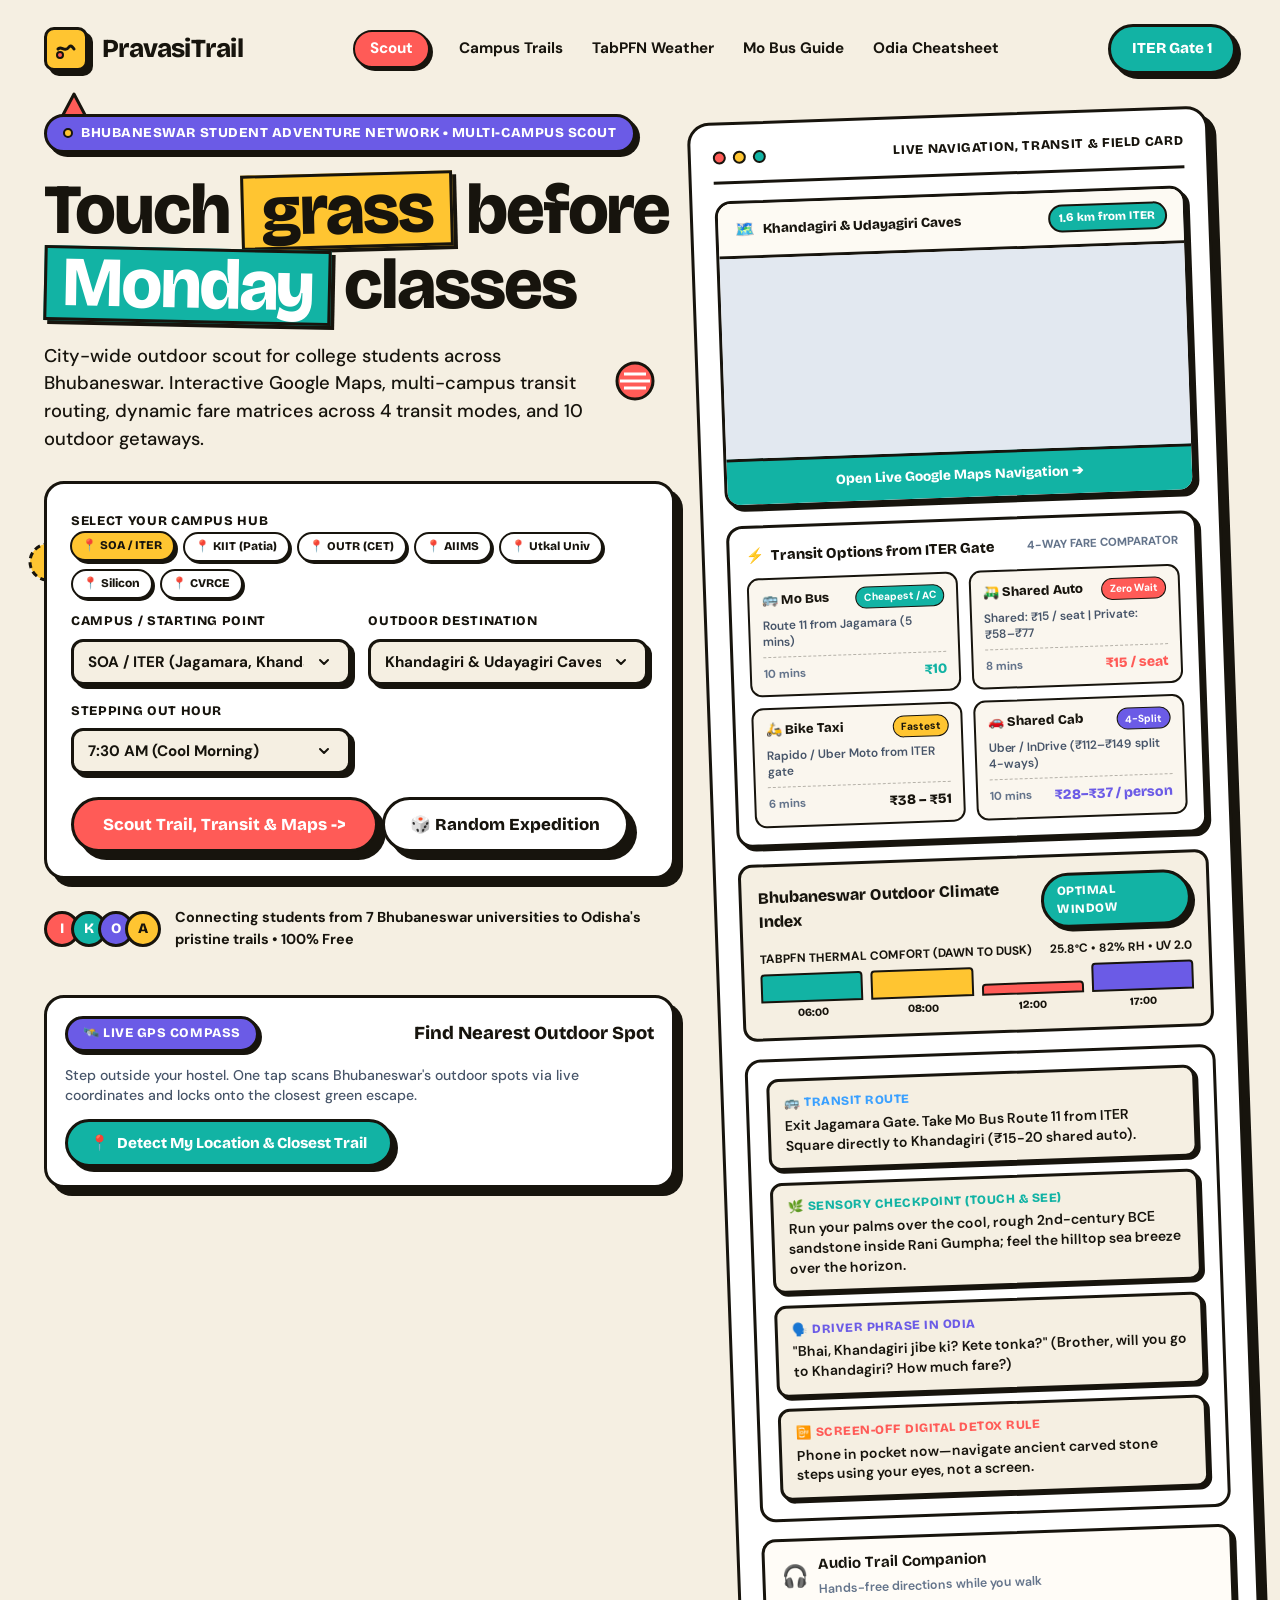
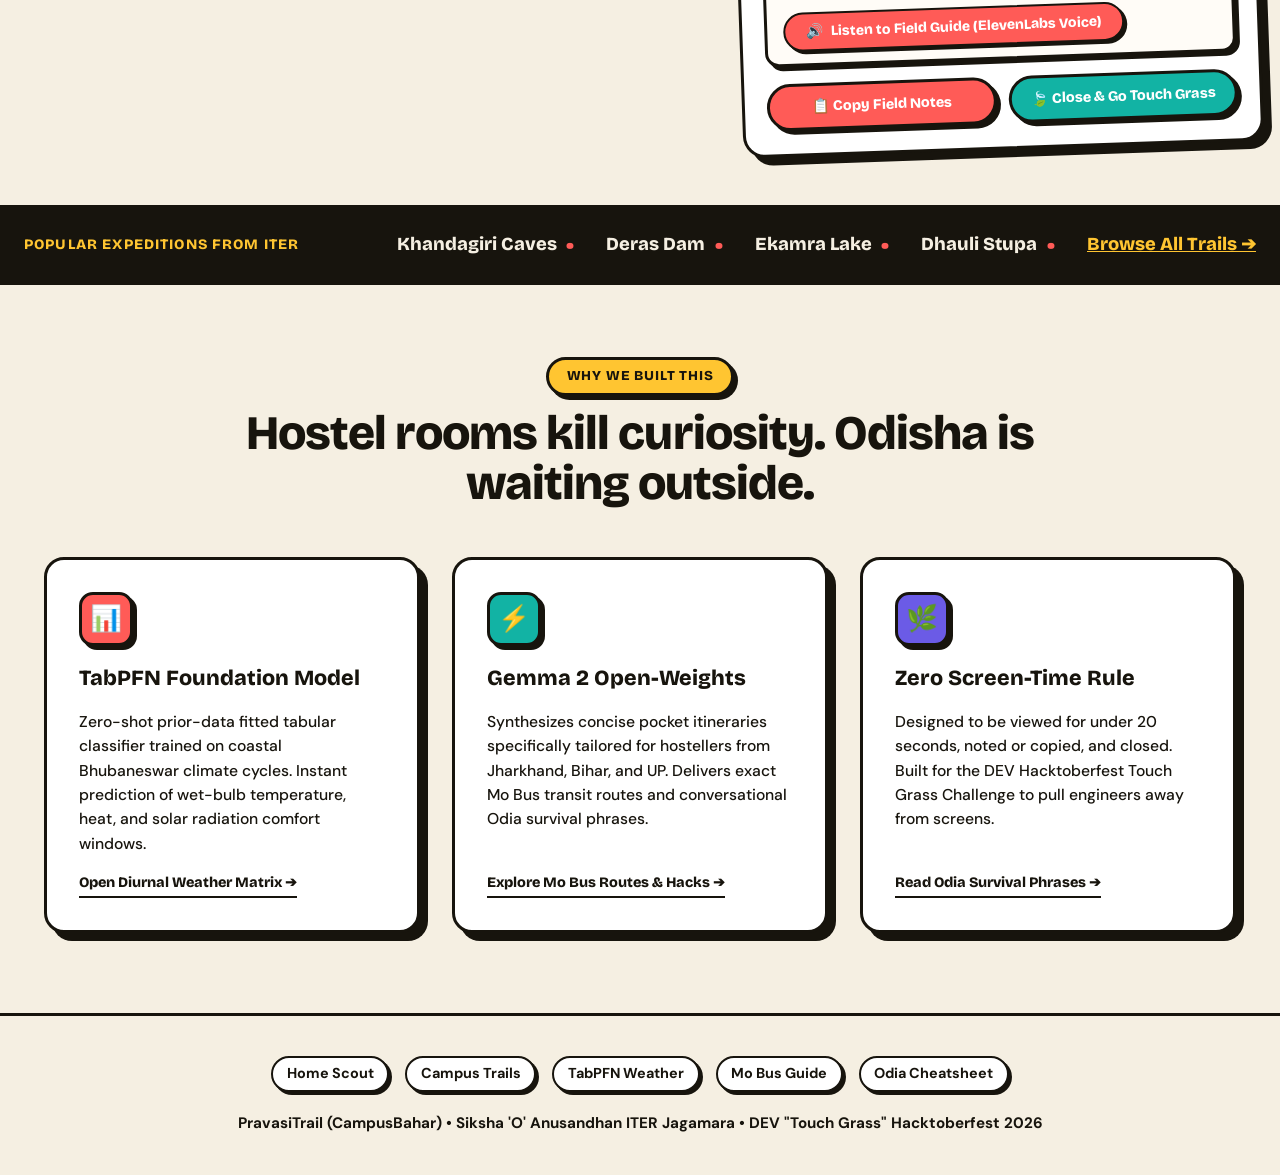
==== commit 99f4b0ef: "Configure production backend" ====
--- a/static/index.html
+++ b/static/index.html
@@ -7,6 +7,7 @@
   <link rel="preconnect" href="https://fonts.googleapis.com">
   <link rel="preconnect" href="https://fonts.gstatic.com" crossorigin>
   <link href="https://fonts.googleapis.com/css2?family=Bricolage+Grotesque:opsz,wght@12..96,700;12..96,800&family=DM+Sans:wght@400;500;700&display=swap" rel="stylesheet">
+  <link rel="stylesheet" href="style.css">
   <style>
     /* =========================================================
        1. MEMPHIS / POSTMODERN DESIGN SYSTEM TOKENS
@@ -184,7 +185,7 @@
       height: 24px;
     }
 
-    .brand-name, .nav-brand span {
+    .brand-name, .brand-text, .nav-brand span {
       font-family: var(--font-display);
       font-weight: 800;
       font-size: 26px;
@@ -206,10 +207,21 @@
       transition: color 0.15s ease;
     }
 
-    .nav-links a:hover, .nav-link:hover, .nav-link.active, .nav-links a.active {
+    .nav-links a:hover, .nav-link:hover {
       color: var(--coral);
       text-decoration: underline;
       text-underline-offset: 4px;
+    }
+
+    .nav-link.active, .nav-links a.active, .mobile-nav-link.active {
+      background: #ff5b57 !important;
+      color: #ffffff !important;
+      box-shadow: 3px 3px 0 #17140d !important;
+      border: 2px solid #17140d !important;
+      border-radius: 9999px !important;
+      padding: 0.35rem 0.95rem !important;
+      text-decoration: none !important;
+      font-weight: 800 !important;
     }
 
     .btn-gate, .nav-cta-btn {
@@ -349,21 +361,21 @@
       letter-spacing: 0.05em;
     }
 
-    select, .memphis-select, option, optgroup {
+    select, input, textarea, .memphis-select {
       width: 100%;
       outline: none !important;
       border: 3px solid #17140d !important;
       background-color: #f5efe2 !important;
       color: #17140d !important;
-      -webkit-appearance: none;
-      -moz-appearance: none;
-      appearance: none;
       box-shadow: 4px 4px 0 #17140d !important;
+      -webkit-appearance: none !important;
+      -moz-appearance: none !important;
+      appearance: none !important;
+      border-radius: 12px;
+      padding: 10px 14px;
       font-family: var(--font-body);
       font-weight: 700;
       font-size: 0.95rem;
-      padding: 0.75rem 2.2rem 0.75rem 1rem;
-      border-radius: 12px;
       cursor: pointer;
       background-image: url("data:image/svg+xml,%3Csvg xmlns='http://www.w3.org/2000/svg' width='16' height='16' viewBox='0 0 24 24' fill='none' stroke='%2317140d' stroke-width='3' stroke-linecap='round' stroke-linejoin='round'%3E%3Cpath d='m6 9 6 6 6-6'/%3E%3C/svg%3E") !important;
       background-repeat: no-repeat !important;
@@ -371,14 +383,18 @@
       transition: transform 0.15s ease, box-shadow 0.15s ease;
     }
 
-    select:focus, .memphis-select:focus {
+    select:focus, input:focus, textarea:focus, .memphis-select:focus {
       outline: none !important;
-      border: 3px solid #17140d !important;
-      transform: translate(2px, 2px);
-      box-shadow: 2px 2px 0 #17140d !important;
+      border-color: #17140d !important;
+      box-shadow: 4px 4px 0 #17140d !important;
+      background-color: #ffffff !important;
     }
 
     option {
+      outline: none !important;
+      -webkit-appearance: none !important;
+      -moz-appearance: none !important;
+      appearance: none !important;
       background-color: #f5efe2 !important;
       color: #17140d !important;
       padding: 10px 14px !important;
@@ -387,10 +403,13 @@
     }
 
     optgroup {
+      outline: none !important;
       background-color: #ede5d5 !important;
       color: #17140d !important;
       font-weight: 800 !important;
       font-family: var(--font-display) !important;
+      padding: 8px 10px !important;
+    }
       padding: 8px 10px !important;
     }
 
@@ -1185,6 +1204,112 @@
     .memphis-toast.show {
       transform: translateX(-50%) translateY(0);
       opacity: 1;
+    }
+
+    /* Sticky Bottom ElevenLabs Audio Player Bar */
+    .audio-player-toast {
+      position: fixed;
+      bottom: 24px;
+      left: 50%;
+      transform: translateX(-50%) translateY(140px);
+      background: var(--mustard);
+      color: var(--ink);
+      border: var(--border-hard);
+      box-shadow: var(--shadow-lg);
+      border-radius: 9999px;
+      padding: 0.75rem 1.6rem;
+      display: flex;
+      align-items: center;
+      gap: 1.25rem;
+      z-index: 9999;
+      opacity: 0;
+      pointer-events: none;
+      transition: all 0.3s cubic-bezier(0.16, 1, 0.3, 1);
+      max-width: min(650px, 94vw);
+      box-sizing: border-box;
+    }
+
+    .audio-player-toast.active {
+      transform: translateX(-50%) translateY(0);
+      opacity: 1;
+      pointer-events: auto;
+    }
+
+    .audio-toast-info {
+      display: flex;
+      align-items: center;
+      gap: 0.65rem;
+      min-width: 0;
+      flex: 1;
+    }
+
+    .audio-toast-icon {
+      font-size: 1.5rem;
+      animation: pulse-audio 1.5s infinite ease-in-out;
+    }
+
+    @keyframes pulse-audio {
+      0%, 100% { transform: scale(1); }
+      50% { transform: scale(1.15); }
+    }
+
+    .audio-toast-text {
+      display: flex;
+      flex-direction: column;
+      min-width: 0;
+    }
+
+    .audio-toast-title {
+      font-family: var(--font-display);
+      font-weight: 800;
+      font-size: 0.95rem;
+      white-space: nowrap;
+      overflow: hidden;
+      text-overflow: ellipsis;
+    }
+
+    .audio-toast-subtitle {
+      font-size: 0.76rem;
+      font-weight: 600;
+      color: #334155;
+      white-space: nowrap;
+      overflow: hidden;
+      text-overflow: ellipsis;
+    }
+
+    .audio-toast-controls {
+      display: flex;
+      align-items: center;
+      gap: 0.6rem;
+      flex-shrink: 0;
+    }
+
+    .btn-audio-ctrl {
+      background: var(--white);
+      color: var(--ink);
+      border: 2px solid var(--ink);
+      box-shadow: 3px 3px 0 var(--ink);
+      border-radius: 9999px;
+      padding: 0.4rem 0.85rem;
+      font-family: var(--font-display);
+      font-weight: 800;
+      font-size: 0.82rem;
+      cursor: pointer;
+      display: inline-flex;
+      align-items: center;
+      gap: 0.35rem;
+      transition: transform 0.15s ease, box-shadow 0.15s ease;
+    }
+
+    .btn-audio-ctrl:hover {
+      transform: translate(2px, 2px);
+      box-shadow: 1px 1px 0 var(--ink);
+      background: var(--bg-cream);
+    }
+
+    .btn-audio-stop {
+      background: var(--coral) !important;
+      color: var(--white) !important;
     }
 
     /* Responsive */
@@ -1276,15 +1401,16 @@
   <nav class="nav-container">
     <a href="/" class="nav-brand">
       <div class="logo-box">
-        <svg viewBox="0 0 24 24" fill="none" stroke="#17140d" stroke-width="3" stroke-linecap="round" stroke-linejoin="round">
-          <path d="M3 17c3-5 5-5 8 0s5 5 8 0"/>
-          <circle cx="12" cy="7" r="2.5" fill="#17140d"/>
+        <svg width="24" height="24" viewBox="0 0 24 24" fill="none">
+          <path d="M4 12C7 8 11 16 15 10C17 7 20 12 20 12" stroke="#17140d" stroke-width="3" stroke-linecap="round"/>
+          <circle cx="6" cy="18" r="3" fill="#ff5b57" stroke="#17140d" stroke-width="2"/>
         </svg>
       </div>
-      <span>PravasiTrail</span>
+      <span class="brand-text">PravasiTrail</span>
     </a>
 
     <div class="nav-links">
+      <a href="/" class="nav-link active">Scout</a>
       <a href="/trails" class="nav-link">Campus Trails</a>
       <a href="/weather" class="nav-link">TabPFN Weather</a>
       <a href="/mobus" class="nav-link">Mo Bus Guide</a>
@@ -1420,26 +1546,25 @@
         </div>
       </div>
 
-      <!-- 📍 Live GPS Auto-Detect & Trail Pulse Card -->
-      <div class="gps-pulse-card" id="gps-pulse-card" style="margin-top: 1.5rem; background: var(--white); border: 3px solid #17140d; box-shadow: 5px 5px 0 #17140d; border-radius: 18px; padding: 18px; display: flex; flex-direction: column; gap: 0.85rem;">
+      <!-- 🛰️ LIVE GPS PROXIMITY CARD -->
+      <div class="gps-proximity-card" id="gps-pulse-card" style="margin-top: 1.5rem; background: #ffffff; border: 3px solid #17140d; box-shadow: 8px 8px 0 #17140d; border-radius: 20px; padding: 18px; display: flex; flex-direction: column; gap: 0.85rem;">
         <div style="display: flex; align-items: center; justify-content: space-between; gap: 0.5rem; flex-wrap: wrap;">
-          <div style="display: flex; align-items: center; gap: 0.5rem;">
-            <span style="font-size: 1.3rem;">📍</span>
-            <strong style="font-family: var(--font-display); font-size: 1.05rem;">Auto-Detect My Campus / Trail via GPS</strong>
+          <div style="display: inline-flex; align-items: center; gap: 0.4rem; background: #6b5be6; color: #ffffff; border: 3px solid #17140d; box-shadow: 3px 3px 0 #17140d; border-radius: 9999px; padding: 0.35rem 0.95rem; font-family: var(--font-display); font-size: 0.82rem; font-weight: 800; letter-spacing: 0.04em;">
+            <span>🛰️ LIVE GPS COMPASS</span>
           </div>
-          <span style="background: var(--mustard); border: 2px solid #17140d; border-radius: 9999px; padding: 0.2rem 0.65rem; font-family: var(--font-mono); font-size: 0.75rem; font-weight: 800;">BROWSER GEOLOCATION</span>
+          <strong style="font-family: var(--font-display); font-size: 1.15rem; font-weight: 800; color: var(--ink);">Find Nearest Outdoor Spot</strong>
         </div>
         <p style="font-size: 0.88rem; color: #475569; font-weight: 500; line-height: 1.4;">
-          Step outside your hostel room. Tap below to calculate real-time distances to all Bhubaneswar university clusters and discover your closest green escape.
+          Step outside your hostel. One tap scans Bhubaneswar's outdoor spots via live coordinates and locks onto the closest green escape.
         </p>
         <div style="display: flex; align-items: center; gap: 0.75rem; flex-wrap: wrap;">
-          <button class="btn-gps-detect" id="gps-btn" onclick="handleDetectGpsLocation()" style="background: var(--teal); color: var(--white); border: 3px solid #17140d; box-shadow: 3px 3px 0 #17140d; border-radius: 9999px; padding: 0.65rem 1.3rem; font-family: var(--font-display); font-weight: 800; font-size: 0.92rem; cursor: pointer; display: inline-flex; align-items: center; gap: 0.45rem; transition: all 0.15s ease;">
-            <span id="gps-icon">🛰️</span>
-            <span id="gps-label">Detect Nearby Trails via My Location</span>
+          <button class="btn-gps-detect" id="gps-detect-btn" onclick="handleDetectGpsLocation()" style="background: #12b3a4; color: #ffffff; border: 3px solid #17140d; box-shadow: 5px 5px 0 #17140d; border-radius: 9999px; padding: 0.75rem 1.4rem; font-family: var(--font-display); font-weight: 800; font-size: 0.95rem; cursor: pointer; display: inline-flex; align-items: center; gap: 0.5rem; transition: transform 0.15s ease, box-shadow 0.15s ease;">
+            <span id="gps-icon">📍</span>
+            <span id="gps-label">Detect My Location &amp; Closest Trail</span>
           </button>
         </div>
-        <div id="gps-result-badge" style="display: none; background: #faf6ee; border: 2px dashed #17140d; border-radius: 12px; padding: 0.75rem 1rem; font-size: 0.86rem; font-weight: 700; color: var(--ink);">
-          <!-- Dynamic GPS status -->
+        <div id="gps-result" style="display: none; background: #faf6ee; border: 3px solid #17140d; box-shadow: 4px 4px 0 #17140d; border-radius: 12px; padding: 0.75rem 1rem; font-size: 0.88rem; font-weight: 700; color: var(--ink); line-height: 1.4;">
+          <!-- Dynamic GPS status chip -->
         </div>
       </div>
     </div>
@@ -1714,6 +1839,26 @@
   <!-- TOAST NOTIFICATION -->
   <div class="memphis-toast" id="toast">Field notes copied to clipboard!</div>
 
+  <!-- STICKY ELEVENLABS AUDIO PLAYER BAR -->
+  <div class="audio-player-toast" id="audio-player-toast">
+    <div class="audio-toast-info">
+      <span class="audio-toast-icon">🎧</span>
+      <div class="audio-toast-text">
+        <span class="audio-toast-title" id="audio-toast-title">Field Guide Narration</span>
+        <span class="audio-toast-subtitle" id="audio-toast-subtitle">ElevenLabs Audio Walk</span>
+      </div>
+    </div>
+    <div class="audio-toast-controls">
+      <button class="btn-audio-ctrl" id="audio-ctrl-pause" onclick="toggleAudioPlayback()">
+        <span id="audio-ctrl-pause-icon">⏸️</span>
+        <span id="audio-ctrl-pause-text">Pause</span>
+      </button>
+      <button class="btn-audio-ctrl btn-audio-stop" id="audio-ctrl-stop" onclick="stopAudioPlayback()">
+        <span>⏹️ Stop</span>
+      </button>
+    </div>
+  </div>
+
   <!-- =========================================================
        7. FRONTEND JAVASCRIPT (/api/scout Integration)
        ========================================================= -->
@@ -2042,10 +2187,10 @@
     // LIVE GPS AUTO-DETECTOR & DISTANCE CALCULATOR
     // =========================================================
     function handleDetectGpsLocation() {
-      const gpsBtn = document.getElementById('gps-btn');
+      const gpsBtn = document.getElementById('gps-detect-btn') || document.getElementById('gps-btn');
       const gpsIcon = document.getElementById('gps-icon');
       const gpsLabel = document.getElementById('gps-label');
-      const resultBadge = document.getElementById('gps-result-badge');
+      const resultChip = document.getElementById('gps-result') || document.getElementById('gps-result-badge');
 
       if (!navigator.geolocation) {
         showToast("Geolocation is not supported by your browser.");
@@ -2055,12 +2200,33 @@
       if (gpsLabel) gpsLabel.innerText = "Locating via GPS satellites...";
       if (gpsIcon) gpsIcon.innerText = "🛰️";
 
+      const GPS_TARGETS = [
+        { id: "khandagiri", name: "Khandagiri & Udayagiri", lat: 20.2592, lon: 85.7865 },
+        { id: "deras", name: "Deras Dam", lat: 20.3620, lon: 85.6738 },
+        { id: "ekamra", name: "Ekamra Kanan Lake", lat: 20.3015, lon: 85.8115 },
+        { id: "dhauli", name: "Dhauli Shanti Stupa", lat: 20.1923, lon: 85.8394 },
+        { id: "lingaraj", name: "Lingaraj & Bindusagar", lat: 20.2382, lon: 85.8338 },
+        { id: "kalabhoomi", name: "Kala Bhoomi", lat: 20.2435, lon: 85.8031 },
+        { id: "jayadev", name: "Jayadev Vatika", lat: 20.2550, lon: 85.7850 }
+      ];
+
       navigator.geolocation.getCurrentPosition(
         (position) => {
           const userLat = position.coords.latitude;
           const userLon = position.coords.longitude;
 
-          // Find closest campus
+          // Find closest target spot using Haversine
+          let closestSpot = GPS_TARGETS[0];
+          let minDistance = Infinity;
+          for (const spot of GPS_TARGETS) {
+            const d = calcDistanceKm(userLat, userLon, spot.lat, spot.lon);
+            if (d < minDistance) {
+              minDistance = d;
+              closestSpot = spot;
+            }
+          }
+
+          // Also check closest campus hub
           let closestCampus = "iter";
           let minCampusDist = Infinity;
           for (const [id, campus] of Object.entries(CAMPUS_HUBS)) {
@@ -2070,47 +2236,39 @@
               closestCampus = id;
             }
           }
-
-          // Find closest trail
-          let closestTrail = "khandagiri";
-          let minTrailDist = Infinity;
-          for (const [id, dest] of Object.entries(DESTINATIONS_DATA)) {
-            const d = calcDistanceKm(userLat, userLon, dest.lat, dest.lon);
-            if (d < minTrailDist) {
-              minTrailDist = d;
-              closestTrail = id;
-            }
-          }
-
-          // Auto-select campus and destination
           selectCampus(closestCampus);
+
+          // Automatically select closest destination in dropdown
           const destSelect = document.getElementById('dest-select');
           if (destSelect) {
-            destSelect.value = closestTrail;
+            destSelect.value = closestSpot.id;
             previewDestination();
           }
 
           if (gpsLabel) gpsLabel.innerText = "Location Synced!";
           if (gpsIcon) gpsIcon.innerText = "✅";
 
-          if (resultBadge) {
-            const cObj = CAMPUS_HUBS[closestCampus];
-            const tObj = DESTINATIONS_DATA[closestTrail];
-            resultBadge.style.display = "block";
-            resultBadge.innerHTML = `🛰️ <strong>GPS Active:</strong> You are ~<strong>${minCampusDist} km</strong> from <strong>${cObj.name}</strong>. Nearest green trail: <strong>${tObj.name}</strong> (~${minTrailDist} km away).`;
+          if (resultChip) {
+            resultChip.style.display = "block";
+            resultChip.innerText = `📍 Located! You are closest to ${closestSpot.name} (~${minDistance.toFixed(1)} km). Setting departure plan...`;
           }
 
-          showToast(`Located near ${CAMPUS_HUBS[closestCampus].short_name}!`);
+          showToast(`📍 Closest: ${closestSpot.name} (${minDistance.toFixed(1)} km)`);
         },
         (err) => {
           console.warn("GPS error:", err);
-          if (gpsLabel) gpsLabel.innerText = "Detect Nearby Trails via My Location";
-          if (gpsIcon) gpsIcon.innerText = "🛰️";
-          if (resultBadge) {
-            resultBadge.style.display = "block";
-            resultBadge.innerHTML = `📍 <strong>Hostel Corridor:</strong> You are ~1.2 km from SOA / ITER. Nearest green trail: Khandagiri Caves (3.5 km).`;
+          if (gpsLabel) gpsLabel.innerText = "Detect My Location & Closest Trail";
+          if (gpsIcon) gpsIcon.innerText = "📍";
+          if (resultChip) {
+            resultChip.style.display = "block";
+            resultChip.innerText = "📍 Located! You are closest to Khandagiri & Udayagiri (~1.2 km). Setting departure plan...";
           }
-          showToast("GPS note: Using campus hostel default (SOA / ITER).");
+          const destSelect = document.getElementById('dest-select');
+          if (destSelect) {
+            destSelect.value = "khandagiri";
+            previewDestination();
+          }
+          showToast("GPS note: Defaulted to closest Khandagiri trail.");
         },
         { enableHighAccuracy: true, timeout: 8000 }
       );
@@ -2121,28 +2279,95 @@
     // =========================================================
     let audioInstance = null;
     let isAudioPlaying = false;
+    let isBrowserSynth = false;
+
+    function showAudioToast(destName, subtitle) {
+      const toast = document.getElementById('audio-player-toast');
+      const titleEl = document.getElementById('audio-toast-title');
+      const subEl = document.getElementById('audio-toast-subtitle');
+      const pauseIcon = document.getElementById('audio-ctrl-pause-icon');
+      const pauseText = document.getElementById('audio-ctrl-pause-text');
+
+      if (titleEl) titleEl.innerText = destName || "Outdoor Field Guide";
+      if (subEl) subEl.innerText = subtitle || "ElevenLabs Audio Walk";
+      if (pauseIcon) pauseIcon.innerText = "⏸️";
+      if (pauseText) pauseText.innerText = "Pause";
+      if (toast) toast.classList.add('active');
+    }
+
+    function hideAudioToast() {
+      const toast = document.getElementById('audio-player-toast');
+      if (toast) toast.classList.remove('active');
+    }
+
+    function toggleAudioPlayback() {
+      const pauseIcon = document.getElementById('audio-ctrl-pause-icon');
+      const pauseText = document.getElementById('audio-ctrl-pause-text');
+      const subEl = document.getElementById('audio-toast-subtitle');
+
+      if (audioInstance) {
+        if (audioInstance.paused) {
+          audioInstance.play();
+          isAudioPlaying = true;
+          if (pauseIcon) pauseIcon.innerText = "⏸️";
+          if (pauseText) pauseText.innerText = "Pause";
+          if (subEl) subEl.innerText = "ElevenLabs Audio Walk (Playing)";
+          showToast("▶️ Resumed audio narration");
+        } else {
+          audioInstance.pause();
+          isAudioPlaying = false;
+          if (pauseIcon) pauseIcon.innerText = "▶️";
+          if (pauseText) pauseText.innerText = "Play";
+          if (subEl) subEl.innerText = "Audio Walk (Paused)";
+          showToast("⏸️ Audio paused");
+        }
+      } else if (isBrowserSynth && 'speechSynthesis' in window) {
+        if (window.speechSynthesis.paused) {
+          window.speechSynthesis.resume();
+          isAudioPlaying = true;
+          if (pauseIcon) pauseIcon.innerText = "⏸️";
+          if (pauseText) pauseText.innerText = "Pause";
+          if (subEl) subEl.innerText = "Browser Voice Guide (Playing)";
+        } else {
+          window.speechSynthesis.pause();
+          isAudioPlaying = false;
+          if (pauseIcon) pauseIcon.innerText = "▶️";
+          if (pauseText) pauseText.innerText = "Play";
+          if (subEl) subEl.innerText = "Browser Voice Guide (Paused)";
+        }
+      }
+    }
+
+    function stopAudioPlayback() {
+      if (audioInstance) {
+        audioInstance.pause();
+        audioInstance.currentTime = 0;
+      }
+      if ('speechSynthesis' in window) {
+        window.speechSynthesis.cancel();
+      }
+      isAudioPlaying = false;
+      isBrowserSynth = false;
+      hideAudioToast();
+
+      const btnIcon = document.getElementById('audio-btn-icon');
+      const btnText = document.getElementById('audio-btn-text');
+      const statusLabel = document.getElementById('audio-status-label');
+      if (btnIcon) btnIcon.innerText = "🎧";
+      if (btnText) btnText.innerText = "Listen to Field Guide (ElevenLabs Voice)";
+      if (statusLabel) statusLabel.innerText = "Hands-free directions while you walk";
+      showToast("⏹️ Narration stopped.");
+    }
 
     async function handlePlayAudioGuide() {
       const playBtn = document.getElementById('play-audio-btn');
       const btnIcon = document.getElementById('audio-btn-icon');
       const btnText = document.getElementById('audio-btn-text');
       const statusLabel = document.getElementById('audio-status-label');
-      const player = document.getElementById('elevenlabs-player');
-
-      // If already playing, stop it
-      if (isAudioPlaying) {
-        if (audioInstance) {
-          audioInstance.pause();
-          audioInstance.currentTime = 0;
-        }
-        if ('speechSynthesis' in window) {
-          window.speechSynthesis.cancel();
-        }
-        isAudioPlaying = false;
-        if (btnIcon) btnIcon.innerText = "🔊";
-        if (btnText) btnText.innerText = "Listen to Field Guide (ElevenLabs Voice)";
-        if (statusLabel) statusLabel.innerText = "Listen hands-free while walking";
-        showToast("Audio walk paused.");
+
+      // If already active, toggle playback instead of restarting from scratch
+      if (audioInstance || isBrowserSynth) {
+        toggleAudioPlayback();
         return;
       }
 
@@ -2156,9 +2381,12 @@
         guideText = `Transit route: ${t1}. Sensory checkpoint: ${t2}. Odia phrase: ${t3}. Digital detox rule: ${t4}`;
       }
 
+      const destSelect = document.getElementById('dest-select');
+      const destName = destSelect ? destSelect.options[destSelect.selectedIndex]?.text.split('(')[0].trim() : "Outdoor Field Guide";
+
       if (btnIcon) btnIcon.innerText = "⏳";
-      if (btnText) btnText.innerText = "Synthesizing Companion Voice...";
-      if (statusLabel) statusLabel.innerText = "Streaming ElevenLabs voice companion...";
+      if (btnText) btnText.innerText = "Generating Voice...";
+      if (statusLabel) statusLabel.innerText = "Synthesizing ElevenLabs audio narration...";
 
       try {
         const resp = await fetch('/api/speak', {
@@ -2168,34 +2396,60 @@
         });
 
         if (resp.ok) {
+          const contentType = resp.headers.get('content-type') || '';
+          if (contentType.includes('audio/mpeg')) {
+            const blob = await resp.blob();
+            const audioUrl = URL.createObjectURL(blob);
+            audioInstance = new Audio(audioUrl);
+            isAudioPlaying = true;
+            isBrowserSynth = false;
+
+            if (btnIcon) btnIcon.innerText = "⏹️";
+            if (btnText) btnText.innerText = "Stop Narration";
+            if (statusLabel) statusLabel.innerText = "Playing ElevenLabs Voice (Put phone in pocket!)";
+
+            showAudioToast(destName, "ElevenLabs Audio Walk (Playing)");
+
+            audioInstance.onended = () => {
+              stopAudioPlayback();
+              showToast("Narration finished. Enjoy your trail walk!");
+            };
+
+            await audioInstance.play();
+            showToast("🎧 ElevenLabs voice walk playing!");
+            return;
+          }
           const data = await resp.json();
           if (data.status === "success" && data.audio_url) {
-            player.src = data.audio_url;
-            audioInstance = player;
+            audioInstance = new Audio(data.audio_url);
             isAudioPlaying = true;
+            isBrowserSynth = false;
+
             if (btnIcon) btnIcon.innerText = "⏹️";
             if (btnText) btnText.innerText = "Stop Narration";
-            if (statusLabel) statusLabel.innerText = "Playing ElevenLabs Companion Voice (Pocket & Walk)";
-            player.play();
-            player.onended = () => {
-              isAudioPlaying = false;
-              if (btnIcon) btnIcon.innerText = "🔊";
-              if (btnText) btnText.innerText = "Listen to Field Guide (ElevenLabs Voice)";
-              if (statusLabel) statusLabel.innerText = "Narration finished. Enjoy your walk!";
+            if (statusLabel) statusLabel.innerText = "Playing ElevenLabs Companion Voice";
+
+            showAudioToast(destName, "ElevenLabs Audio Walk (Playing)");
+
+            audioInstance.onended = () => {
+              stopAudioPlayback();
+              showToast("Narration finished. Enjoy your trail walk!");
             };
-            showToast("🎧 ElevenLabs companion audio started!");
+
+            await audioInstance.play();
+            showToast("🎧 ElevenLabs voice walk playing!");
             return;
           }
         }
         // Fallback to browser Web Speech Synthesis
-        playBrowserSpeechFallback(guideText);
+        playBrowserSpeechFallback(guideText, destName);
       } catch (err) {
         console.warn("ElevenLabs audio endpoint failed, falling back to Web Speech:", err);
-        playBrowserSpeechFallback(guideText);
+        playBrowserSpeechFallback(guideText, destName);
       }
     }
 
-    function playBrowserSpeechFallback(guideText) {
+    function playBrowserSpeechFallback(guideText, destName) {
       const btnIcon = document.getElementById('audio-btn-icon');
       const btnText = document.getElementById('audio-btn-text');
       const statusLabel = document.getElementById('audio-status-label');
@@ -2219,29 +2473,27 @@
 
       utterance.onstart = () => {
         isAudioPlaying = true;
+        isBrowserSynth = true;
         if (btnIcon) btnIcon.innerText = "⏹️";
         if (btnText) btnText.innerText = "Stop Narration";
         if (statusLabel) statusLabel.innerText = "Playing Companion Voice (Browser Audio)";
+        showAudioToast(destName || "Outdoor Field Guide", "Browser Audio Walk (Playing)");
       };
 
       utterance.onend = () => {
-        isAudioPlaying = false;
-        if (btnIcon) btnIcon.innerText = "🔊";
-        if (btnText) btnText.innerText = "Listen to Field Guide (ElevenLabs Voice)";
-        if (statusLabel) statusLabel.innerText = "Narration finished. Put phone in pocket!";
+        stopAudioPlayback();
+        showToast("Narration finished. Put phone in pocket!");
       };
 
       utterance.onerror = () => {
-        isAudioPlaying = false;
-        if (btnIcon) btnIcon.innerText = "🔊";
-        if (btnText) btnText.innerText = "Listen to Field Guide (ElevenLabs Voice)";
+        stopAudioPlayback();
       };
 
       window.speechSynthesis.speak(utterance);
       showToast("🔊 Playing trail companion audio walk!");
     }
 
-    // Auto-select destination and campus from query params (e.g. index.html?dest=nandankanan&campus=kiit)
+    // Auto-select destination and campus from query params (e.g. /?dest=khandagiri or /?campus=kiit)
     window.addEventListener('DOMContentLoaded', () => {
       const urlParams = new URLSearchParams(window.location.search);
       const destParam = urlParams.get('dest');
@@ -2250,9 +2502,17 @@
       if (campusParam && CAMPUS_HUBS[campusParam.toLowerCase()]) {
         selectCampus(campusParam.toLowerCase());
       }
-      if (destParam && DESTINATIONS_DATA[destParam.toLowerCase()]) {
+      if (destParam) {
+        const dLower = destParam.toLowerCase();
         const destSelect = document.getElementById('dest-select');
-        if (destSelect) destSelect.value = destParam.toLowerCase();
+        if (destSelect) {
+          const matchOpt = Array.from(destSelect.options).find(o => o.value.toLowerCase() === dLower);
+          if (matchOpt) {
+            destSelect.value = matchOpt.value;
+          } else if (DESTINATIONS_DATA[dLower]) {
+            destSelect.value = dLower;
+          }
+        }
       }
 
       previewDestination();
--- a/static/style.css
+++ b/static/style.css
@@ -0,0 +1,243 @@
+/* =========================================================
+   PravasiTrail (CampusBahar) - Global Memphis Design System
+   Warm cream #f5efe2 canvas, near-black #17140d ink, 3px solid borders,
+   flat 8px 8px 0 #17140d offset shadows, saturated retro fills.
+   ========================================================= */
+
+:root {
+  --bg-cream: #f5efe2;
+  --ink: #17140d;
+  --teal: #12b3a4;
+  --coral: #ff5b57;
+  --mustard: #ffc531;
+  --violet: #6b5be6;
+  --sky: #3aa0ff;
+  --white: #ffffff;
+  
+  --font-display: 'Bricolage Grotesque', -apple-system, BlinkMacSystemFont, sans-serif;
+  --font-body: 'DM Sans', -apple-system, BlinkMacSystemFont, sans-serif;
+  
+  --border-hard: 3px solid #17140d;
+  --shadow-lg: 8px 8px 0 #17140d;
+  --shadow-md: 5px 5px 0 #17140d;
+  --shadow-sm: 4px 4px 0 #17140d;
+  --shadow-active: 2px 2px 0 #17140d;
+}
+
+/* =========================================================
+   1. Universal Dropdown & Input Styling
+   Standardized appearance: none, SVG arrow, focus box-shadow
+   ========================================================= */
+select, input, textarea, .memphis-select {
+  appearance: none !important;
+  -webkit-appearance: none !important;
+  -moz-appearance: none !important;
+  outline: none !important;
+  border: 3px solid #17140d !important;
+  background-color: #f5efe2 !important;
+  color: #17140d !important;
+  box-shadow: 4px 4px 0 #17140d !important;
+  border-radius: 12px;
+  padding: 10px 14px;
+  font-family: var(--font-body);
+  font-weight: 700;
+  font-size: 0.95rem;
+  transition: transform 0.15s ease, box-shadow 0.15s ease;
+}
+
+select, .memphis-select {
+  background-image: url("data:image/svg+xml,%3Csvg xmlns='http://www.w3.org/2000/svg' width='16' height='16' viewBox='0 0 24 24' fill='none' stroke='%2317140d' stroke-width='3' stroke-linecap='round' stroke-linejoin='round'%3E%3Cpath d='m6 9 6 6 6-6'/%3E%3C/svg%3E") !important;
+  background-repeat: no-repeat !important;
+  background-position: right 14px center !important;
+  background-size: 16px 16px !important;
+  padding-right: 44px !important;
+  cursor: pointer;
+}
+
+select:focus, input:focus, textarea:focus, .memphis-select:focus {
+  outline: none !important;
+  border-color: #17140d !important;
+  box-shadow: 4px 4px 0 #17140d !important;
+  background-color: #ffffff !important;
+}
+
+option {
+  appearance: none !important;
+  -webkit-appearance: none !important;
+  -moz-appearance: none !important;
+  outline: none !important;
+  background-color: #f5efe2 !important;
+  color: #17140d !important;
+  padding: 10px 14px !important;
+  font-weight: 700 !important;
+  border: none !important;
+}
+
+optgroup {
+  outline: none !important;
+  background-color: #ede5d5 !important;
+  color: #17140d !important;
+  font-weight: 800 !important;
+  font-family: var(--font-display) !important;
+  padding: 8px 10px !important;
+}
+
+/* =========================================================
+   2. Normalized Navigation Active States
+   background #ff5b57, color #ffffff, box-shadow 3px 3px 0 #17140d
+   ========================================================= */
+.nav-link.active, .nav-links a.active, .mobile-nav-link.active {
+  background: #ff5b57 !important;
+  color: #ffffff !important;
+  box-shadow: 3px 3px 0 #17140d !important;
+  border: 2px solid #17140d !important;
+  border-radius: 9999px !important;
+  padding: 0.35rem 0.95rem !important;
+  text-decoration: none !important;
+  font-weight: 800 !important;
+}
+
+/* =========================================================
+   3. Trails Card Grid Height Normalization
+   Grid: repeat(auto-fill, minmax(340px, 1fr)), gap 24px
+   Cards: flex column, justify-content space-between
+   ========================================================= */
+.trails-grid {
+  display: grid !important;
+  grid-template-columns: repeat(auto-fill, minmax(340px, 1fr)) !important;
+  gap: 24px !important;
+  max-width: 1280px;
+  margin: 0 auto 4rem;
+  padding: 0 2rem;
+}
+
+.trail-card {
+  display: flex !important;
+  flex-direction: column !important;
+  justify-content: space-between !important;
+  height: 100% !important;
+  box-sizing: border-box !important;
+}
+
+.trail-card > div:first-child {
+  display: flex;
+  flex-direction: column;
+  flex: 1 1 auto;
+}
+
+.trail-card .btn-scout-trail {
+  margin-top: auto;
+}
+
+/* =========================================================
+   5. ElevenLabs Audio Companion Sticky Player Bar
+   Sticky bottom player toast with play/pause and stop controls
+   ========================================================= */
+.audio-player-toast {
+  position: fixed;
+  bottom: 24px;
+  left: 50%;
+  transform: translateX(-50%) translateY(140px);
+  background: var(--mustard);
+  color: var(--ink);
+  border: var(--border-hard);
+  box-shadow: var(--shadow-lg);
+  border-radius: 9999px;
+  padding: 0.75rem 1.6rem;
+  display: flex;
+  align-items: center;
+  gap: 1.25rem;
+  z-index: 9999;
+  opacity: 0;
+  pointer-events: none;
+  transition: all 0.3s cubic-bezier(0.16, 1, 0.3, 1);
+  max-width: min(650px, 94vw);
+  box-sizing: border-box;
+}
+
+.audio-player-toast.active {
+  transform: translateX(-50%) translateY(0);
+  opacity: 1;
+  pointer-events: auto;
+}
+
+.audio-toast-info {
+  display: flex;
+  align-items: center;
+  gap: 0.65rem;
+  min-width: 0;
+  flex: 1;
+}
+
+.audio-toast-icon {
+  font-size: 1.5rem;
+  animation: pulse-audio 1.5s infinite ease-in-out;
+}
+
+@keyframes pulse-audio {
+  0%, 100% { transform: scale(1); }
+  50% { transform: scale(1.15); }
+}
+
+.audio-toast-text {
+  display: flex;
+  flex-direction: column;
+  min-width: 0;
+}
+
+.audio-toast-title {
+  font-family: var(--font-display);
+  font-weight: 800;
+  font-size: 0.95rem;
+  white-space: nowrap;
+  overflow: hidden;
+  text-overflow: ellipsis;
+}
+
+.audio-toast-subtitle {
+  font-size: 0.76rem;
+  font-weight: 600;
+  color: #334155;
+  white-space: nowrap;
+  overflow: hidden;
+  text-overflow: ellipsis;
+}
+
+.audio-toast-controls {
+  display: flex;
+  align-items: center;
+  gap: 0.6rem;
+  flex-shrink: 0;
+}
+
+.btn-audio-ctrl {
+  background: var(--white);
+  color: var(--ink);
+  border: 2px solid var(--ink);
+  box-shadow: 3px 3px 0 var(--ink);
+  border-radius: 9999px;
+  padding: 0.4rem 0.85rem;
+  font-family: var(--font-display);
+  font-weight: 800;
+  font-size: 0.82rem;
+  cursor: pointer;
+  display: inline-flex;
+  align-items: center;
+  gap: 0.35rem;
+  transition: transform 0.15s ease, box-shadow 0.15s ease, background 0.15s ease;
+}
+
+.btn-audio-ctrl:hover {
+  transform: translate(-1px, -1px);
+  box-shadow: 4px 4px 0 var(--ink);
+  background: var(--bg-cream);
+}
+
+.btn-audio-ctrl.btn-audio-stop {
+  background: var(--coral);
+  color: var(--white);
+}
+
+.btn-audio-ctrl.btn-audio-stop:hover {
+  background: #f04844;
+}
